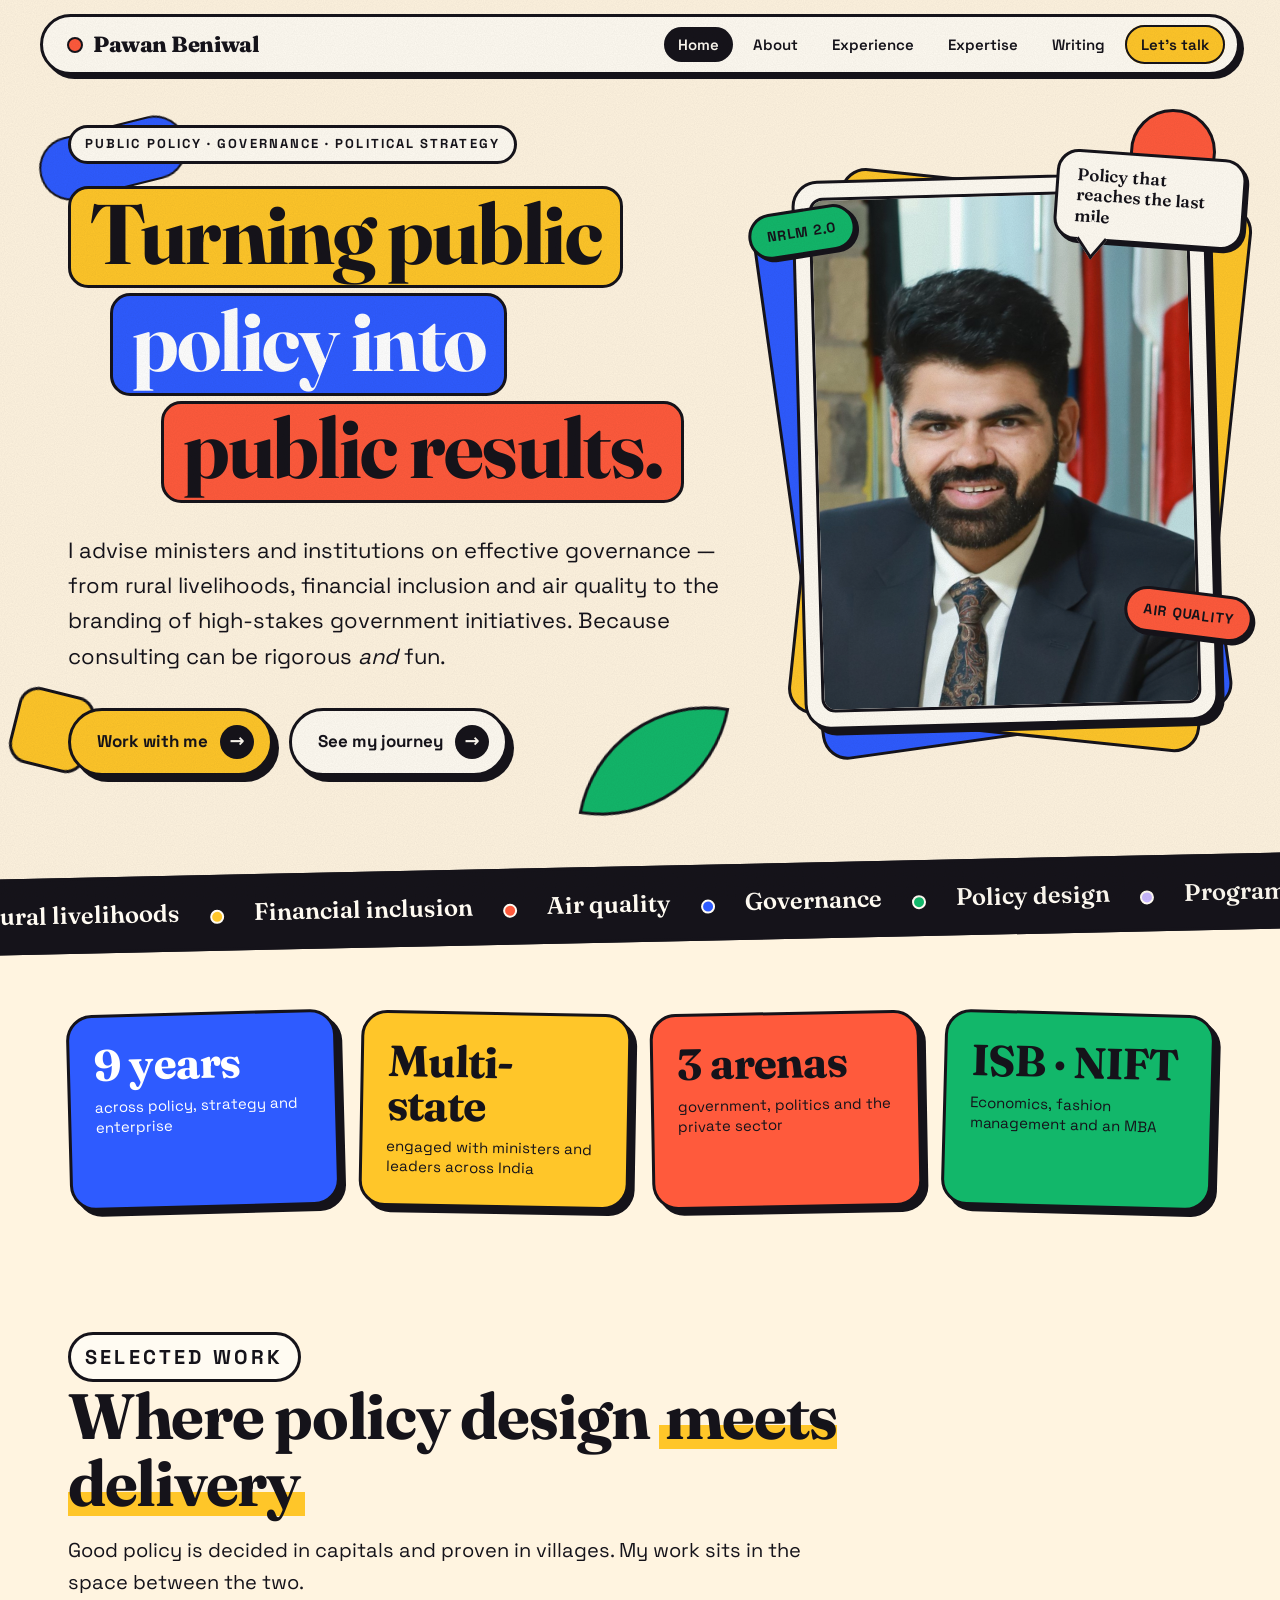
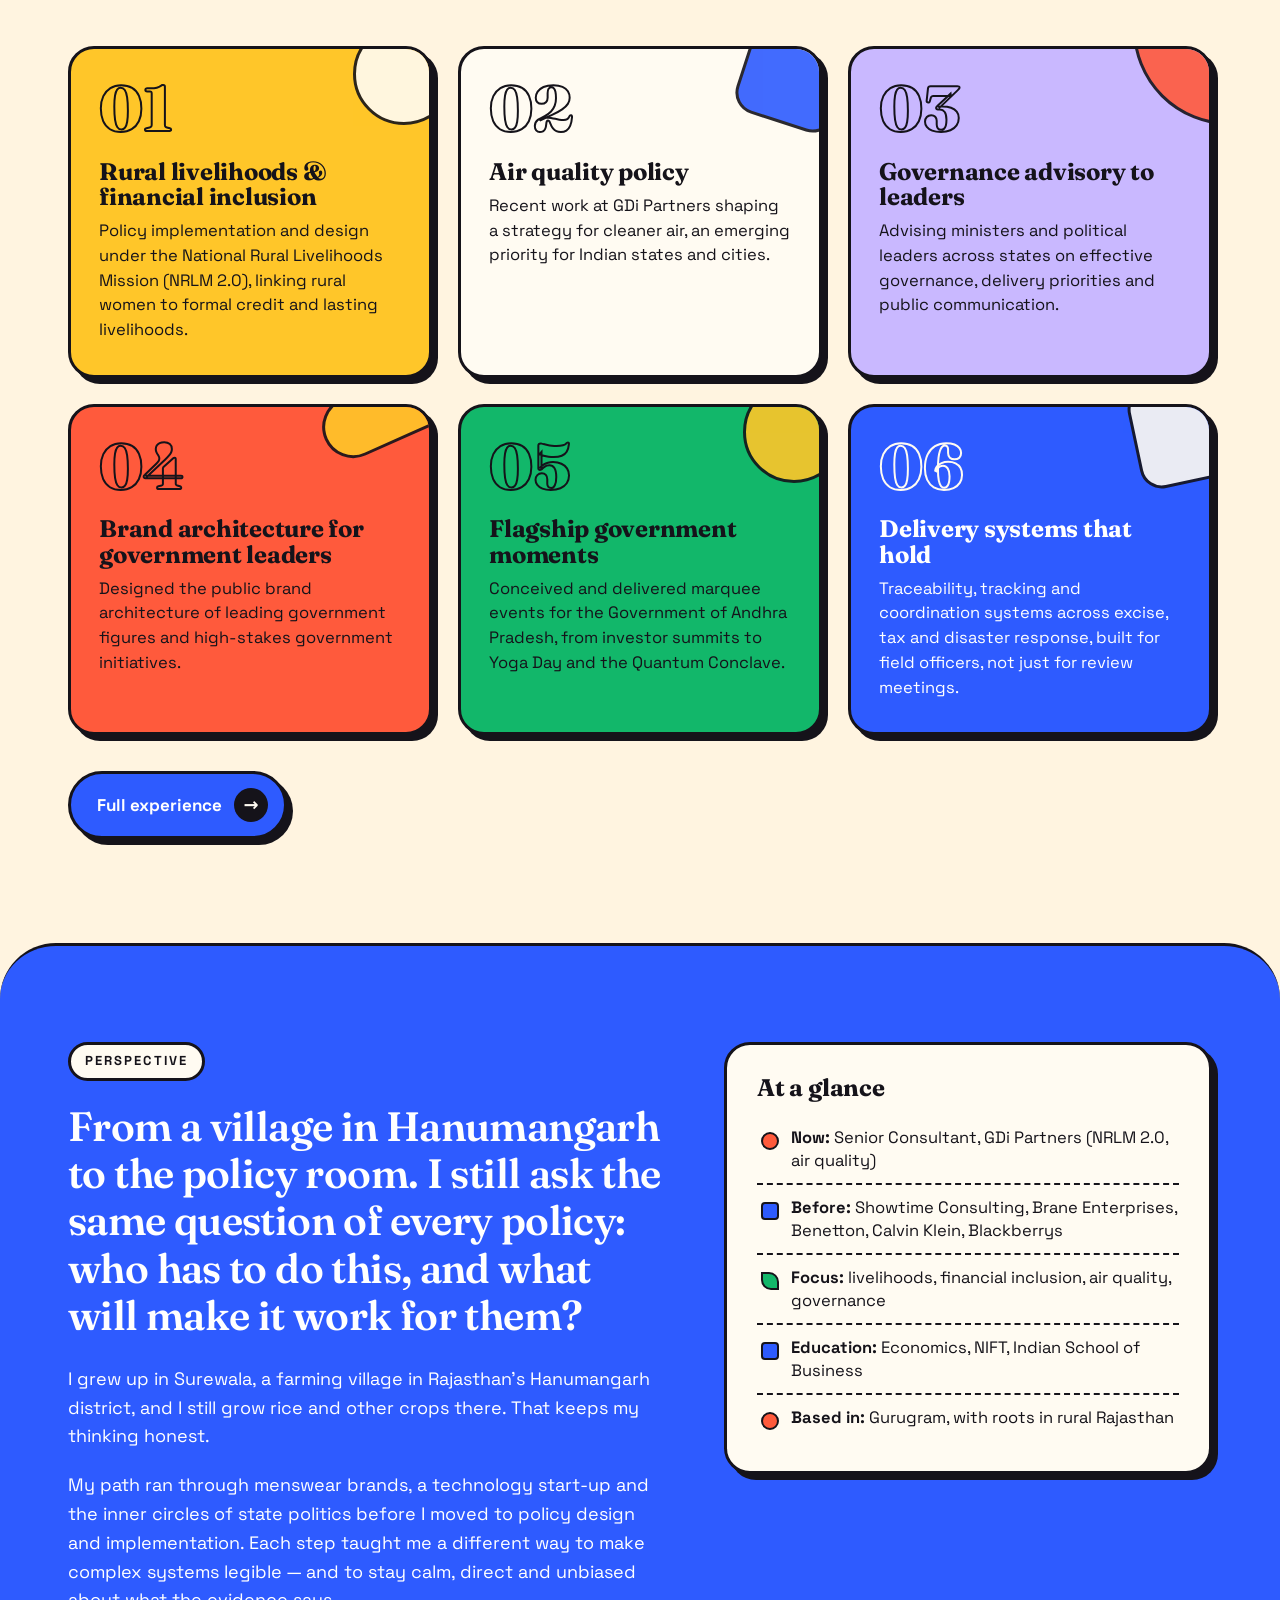
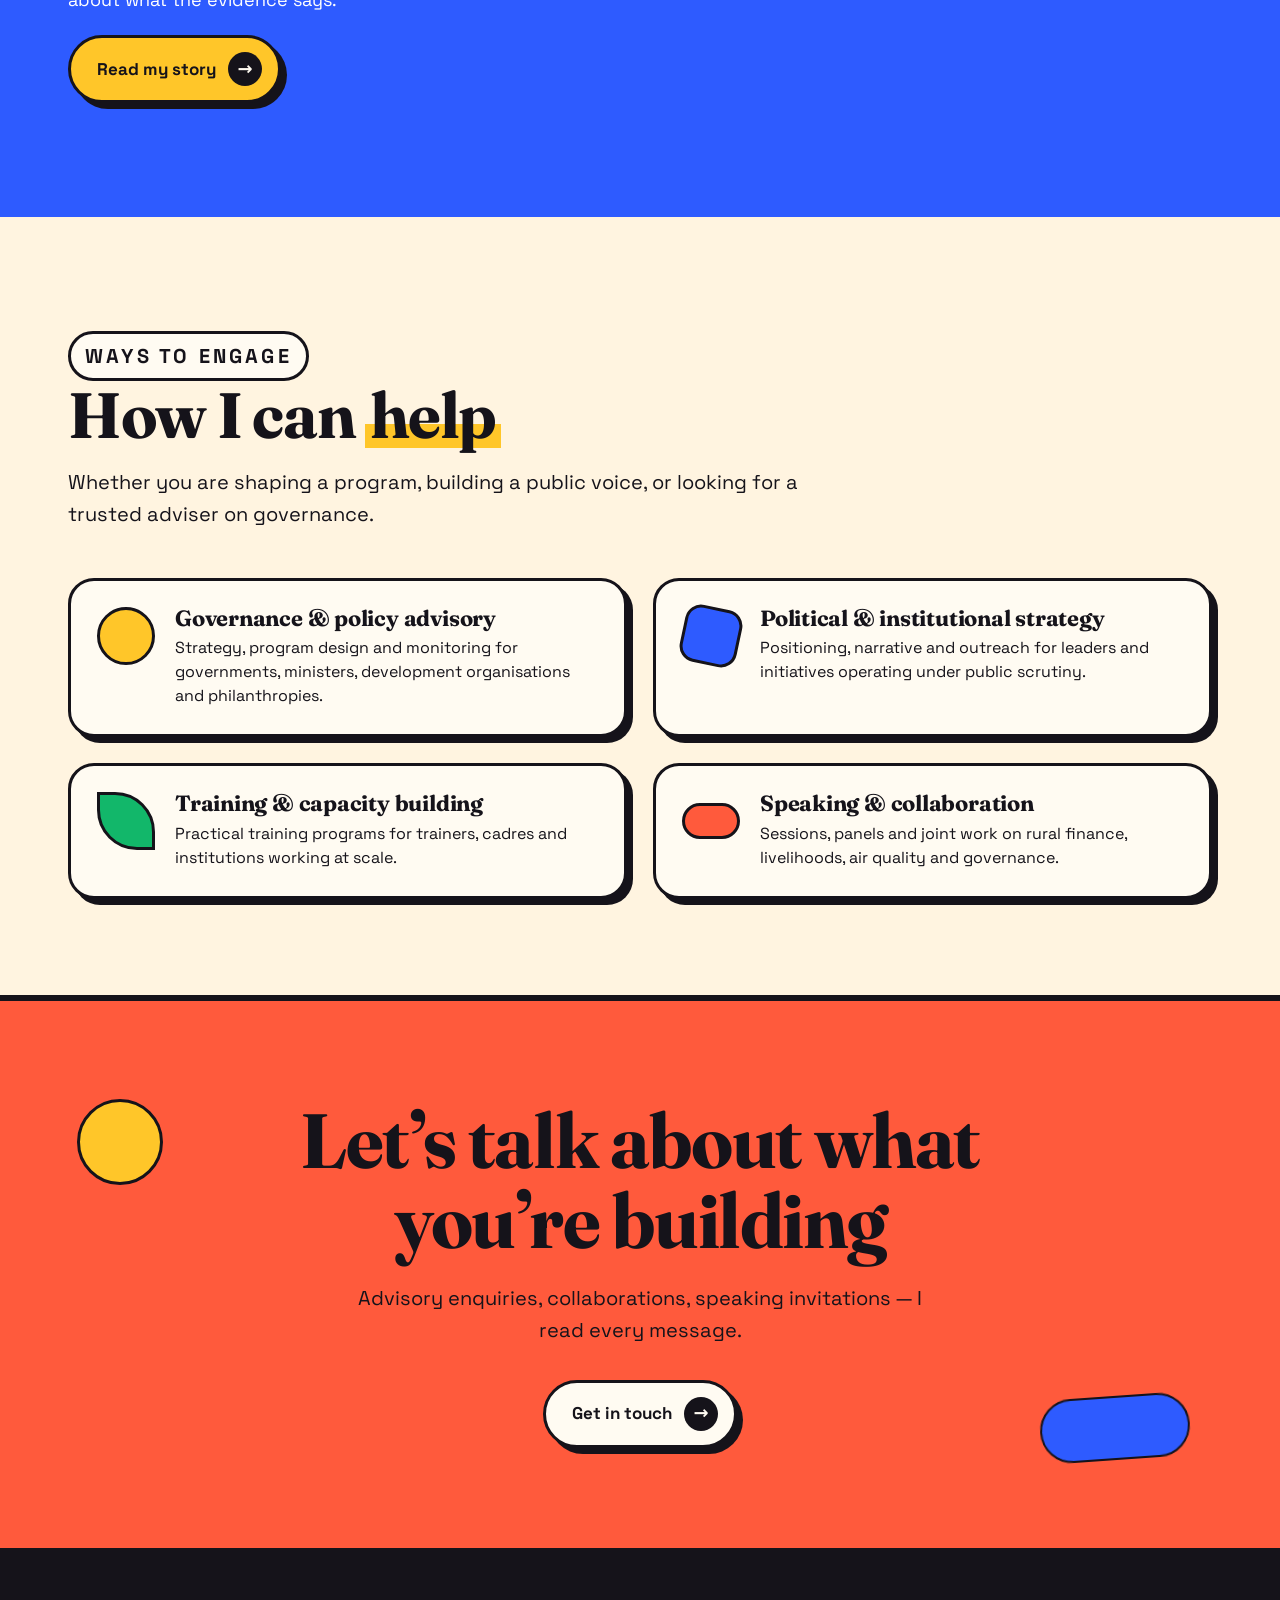
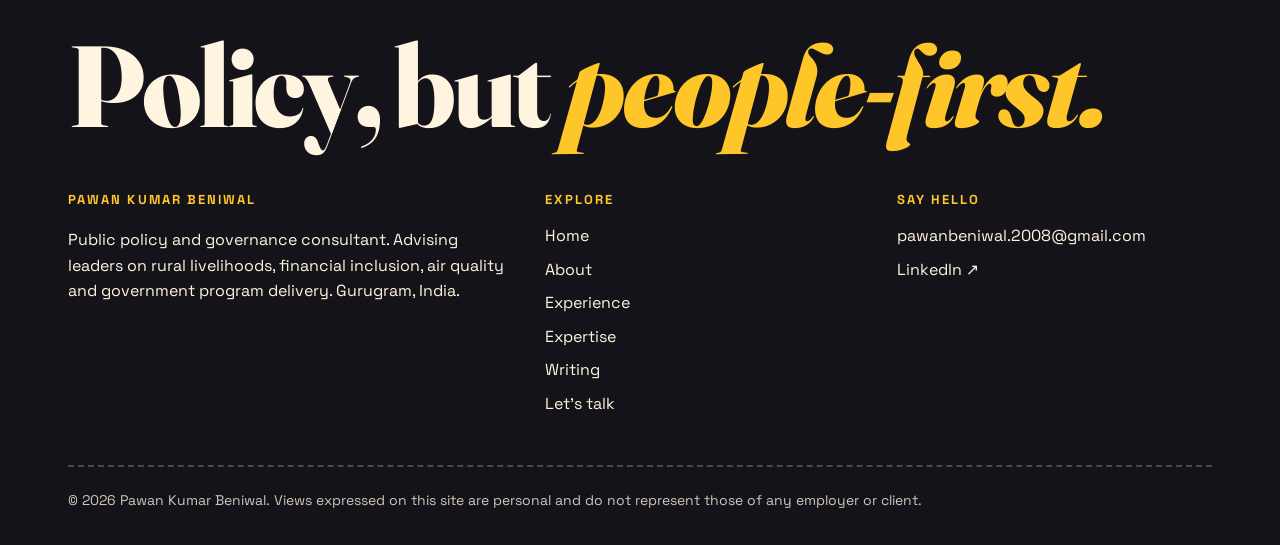
==== index.html @ ac2c4924 "Add static personal website Co-Authored-By: Claude Sonnet 5.5 <noreply@anthropic.com> Claude-Session" ====
<!doctype html>
<html lang="en">
<head>
<meta charset="utf-8">
<meta name="viewport" content="width=device-width,initial-scale=1">
<title>Pawan Kumar Beniwal | Public Policy & Governance Consultant, India</title>
<meta name="description" content="Pawan Kumar Beniwal advises ministers and institutions on governance, rural livelihoods, financial inclusion and air quality. Policy consultant, Gurugram, India.">
<link rel="canonical" href="https://pawanbeniwal.com/">
<meta property="og:type" content="website"><meta property="og:title" content="Pawan Kumar Beniwal | Public Policy & Governance Consultant, India">
<meta property="og:description" content="Pawan Kumar Beniwal advises ministers and institutions on governance, rural livelihoods, financial inclusion and air quality. Policy consultant, Gurugram, India."><meta property="og:url" content="https://pawanbeniwal.com/">
<meta property="og:site_name" content="Pawan Kumar Beniwal"><meta property="og:image" content="https://pawanbeniwal.com/og-image.jpg">
<meta name="twitter:card" content="summary_large_image"><meta name="twitter:image" content="https://pawanbeniwal.com/og-image.jpg">
<meta name="theme-color" content="#FFC629">
<link rel="icon" href="favicon.svg" type="image/svg+xml">
<link rel="preload" href="fonts/fraunces.woff2" as="font" type="font/woff2" crossorigin>
<link rel="preload" href="fonts/space-grotesk.woff2" as="font" type="font/woff2" crossorigin>
<link rel="stylesheet" href="styles.css">
<script type="application/ld+json">{"@context": "https://schema.org", "@type": "Person", "name": "Pawan Kumar Beniwal", "url": "https://pawanbeniwal.com", "image": "https://pawanbeniwal.com/portrait.jpg", "jobTitle": "Senior Consultant, Governance & Public Policy", "description": "Public policy and governance consultant advising ministers and institutions on rural livelihoods, financial inclusion, air quality and government program delivery in India.", "worksFor": {"@type": "Organization", "name": "GDi Partners"}, "alumniOf": [{"@type": "CollegeOrUniversity", "name": "Indian School of Business"}, {"@type": "CollegeOrUniversity", "name": "National Institute of Fashion Technology"}, {"@type": "CollegeOrUniversity", "name": "Sri Venkateswara College, University of Delhi"}], "knowsAbout": ["Public policy", "Governance", "Rural livelihoods", "Financial inclusion", "Air quality policy", "Government program management", "Political strategy", "Brand strategy"], "sameAs": ["https://www.linkedin.com/in/pawan-beniwal-686046a9/"], "email": "mailto:pawanbeniwal.2008@gmail.com", "address": {"@type": "PostalAddress", "addressLocality": "Gurugram", "addressCountry": "IN"}}</script>
</head>
<body>
<a class="skip" href="#main">Skip to content</a>
<header class="site"><div class="bar">
<a class="brand" href="index.html"><i></i>Pawan Beniwal</a>
<button class="menu-btn" aria-expanded="false" aria-controls="menu" onclick="var m=document.getElementById('menu');var o=m.classList.toggle('open');this.setAttribute('aria-expanded',o)">Menu</button>
<nav aria-label="Primary"><ul id="menu"><li><a href="index.html" aria-current="page">Home</a></li><li><a href="about.html">About</a></li><li><a href="experience.html">Experience</a></li><li><a href="expertise.html">Expertise</a></li><li><a href="writing.html">Writing</a></li><li><a href="contact.html" class="cta">Let&rsquo;s talk</a></li></ul></nav>
</div></header>
<main id="main">

<section class="hero">
<span class="shape pill float" data-d="26" data-r="-14" style="left:2%;top:8%;transform:rotate(-14deg)" aria-hidden="true"></span>
<span class="shape dot float" data-d="-30" style="right:5%;top:6%;animation-delay:-3s" aria-hidden="true"></span>
<span class="shape half float" data-d="22" data-r="10" style="left:46%;bottom:5%;transform:rotate(10deg);animation-delay:-1s" aria-hidden="true"></span>
<span class="shape sq float" data-d="-24" data-r="14" style="left:1%;bottom:12%;transform:rotate(14deg);animation-delay:-4s" aria-hidden="true"></span>
<div class="wrap hero-grid">
<div>
<p class="eyebrow">Public policy &middot; Governance &middot; Political strategy</p>
<h1><span class="hl y">Turning public</span><span class="hl b s1">policy into</span><span class="hl c s2">public results.</span></h1>
<p class="lead">I advise ministers and institutions on effective governance &mdash; from rural livelihoods, financial inclusion and air quality to the branding of high-stakes government initiatives. Because consulting can be rigorous <em>and</em> fun.</p>
<div class="btns"><a class="btn" href="contact.html">Work with me</a><a class="btn paper" href="experience.html">See my journey</a></div>
</div>
<div class="deck">
<div class="card-back a"></div><div class="card-back b"></div>
<div class="card-front"><img src="portrait.jpg" width="960" height="1200" alt="Portrait of Pawan Kumar Beniwal"></div>
<span class="sticker s1">NRLM 2.0</span><span class="sticker s2">Air quality</span>
<div class="bubble">Policy that reaches the last mile</div>
</div>
</div>
</section>
<div class="ticker" aria-hidden="true"><div class="track"><span>Rural livelihoods</span><b style="background:var(--yellow)"></b><span>Financial inclusion</span><b style="background:var(--coral)"></b><span>Air quality</span><b style="background:var(--blue)"></b><span>Governance</span><b style="background:var(--green)"></b><span>Policy design</span><b style="background:var(--lilac)"></b><span>Program delivery</span><b style="background:var(--yellow)"></b><span>Political strategy</span><b style="background:var(--coral)"></b><span>Last-mile thinking</span><b style="background:var(--blue)"></b><span>Rural livelihoods</span><b style="background:var(--yellow)"></b><span>Financial inclusion</span><b style="background:var(--coral)"></b><span>Air quality</span><b style="background:var(--blue)"></b><span>Governance</span><b style="background:var(--green)"></b><span>Policy design</span><b style="background:var(--lilac)"></b><span>Program delivery</span><b style="background:var(--yellow)"></b><span>Political strategy</span><b style="background:var(--coral)"></b><span>Last-mile thinking</span><b style="background:var(--blue)"></b><span>Rural livelihoods</span><b style="background:var(--yellow)"></b><span>Financial inclusion</span><b style="background:var(--coral)"></b><span>Air quality</span><b style="background:var(--blue)"></b><span>Governance</span><b style="background:var(--green)"></b><span>Policy design</span><b style="background:var(--lilac)"></b><span>Program delivery</span><b style="background:var(--yellow)"></b><span>Political strategy</span><b style="background:var(--coral)"></b><span>Last-mile thinking</span><b style="background:var(--blue)"></b><span>Rural livelihoods</span><b style="background:var(--yellow)"></b><span>Financial inclusion</span><b style="background:var(--coral)"></b><span>Air quality</span><b style="background:var(--blue)"></b><span>Governance</span><b style="background:var(--green)"></b><span>Policy design</span><b style="background:var(--lilac)"></b><span>Program delivery</span><b style="background:var(--yellow)"></b><span>Political strategy</span><b style="background:var(--coral)"></b><span>Last-mile thinking</span><b style="background:var(--blue)"></b></div></div>
<div class="wrap"><div class="stats rv">
<div class="stat"><b>9 years</b><span>across policy, strategy and enterprise</span></div>
<div class="stat"><b>Multi-state</b><span>engaged with ministers and leaders across India</span></div>
<div class="stat"><b>3 arenas</b><span>government, politics and the private sector</span></div>
<div class="stat"><b>ISB &middot; NIFT</b><span>Economics, fashion management and an MBA</span></div>
</div></div>

<section><div class="wrap">
<div class="sec-head rv"><p class="eyebrow">Selected work</p>
<h2>Where policy design <span class="u">meets delivery</span></h2>
<p>Good policy is decided in capitals and proven in villages. My work sits in the space between the two.</p></div>
<div class="grid g3"><div class="work w1 rv"><span class="n">01</span><h3>Rural livelihoods &amp; financial inclusion</h3><p>Policy implementation and design under the National Rural Livelihoods Mission (NRLM 2.0), linking rural women to formal credit and lasting livelihoods.</p></div><div class="work w2 rv"><span class="n">02</span><h3>Air quality policy</h3><p>Recent work at GDi Partners shaping a strategy for cleaner air, an emerging priority for Indian states and cities.</p></div><div class="work w3 rv"><span class="n">03</span><h3>Governance advisory to leaders</h3><p>Advising ministers and political leaders across states on effective governance, delivery priorities and public communication.</p></div><div class="work w4 rv"><span class="n">04</span><h3>Brand architecture for government leaders</h3><p>Designed the public brand architecture of leading government figures and high-stakes government initiatives.</p></div><div class="work w5 rv"><span class="n">05</span><h3>Flagship government moments</h3><p>Conceived and delivered marquee events for the Government of Andhra Pradesh, from investor summits to Yoga Day and the Quantum Conclave.</p></div><div class="work w6 rv"><span class="n">06</span><h3>Delivery systems that hold</h3><p>Traceability, tracking and coordination systems across excise, tax and disaster response, built for field officers, not just for review meetings.</p></div></div>
<p style="margin-top:36px"><a class="btn blue" href="experience.html">Full experience</a></p>
</div></section>

<section class="band blue"><div class="wrap split">
<div class="rv">
<p class="eyebrow">Perspective</p>
<p class="quote">From a village in Hanumangarh to the policy room. I still ask the same question of every policy: who has to do this, and what will make it work for them?</p>
<div class="prose">
<p>I grew up in Surewala, a farming village in Rajasthan&rsquo;s Hanumangarh district, and I still grow rice and other crops there. That keeps my thinking honest.</p>
<p>My path ran through menswear brands, a technology start-up and the inner circles of state politics before I moved to policy design and implementation. Each step taught me a different way to make complex systems legible &mdash; and to stay calm, direct and unbiased about what the evidence says.</p>
</div>
<p><a class="btn" href="about.html">Read my story</a></p>
</div>
<div class="glance rv"><h3>At a glance</h3>
<ul>
<li><b>Now:</b> Senior Consultant, GDi Partners (NRLM 2.0, air quality)</li>
<li><b>Before:</b> Showtime Consulting, Brane Enterprises, Benetton, Calvin Klein, Blackberrys</li>
<li><b>Focus:</b> livelihoods, financial inclusion, air quality, governance</li>
<li><b>Education:</b> Economics, NIFT, Indian School of Business</li>
<li><b>Based in:</b> Gurugram, with roots in rural Rajasthan</li></ul></div>
</div></section>

<section style="border-bottom:var(--bw) solid var(--ink)"><div class="wrap">
<div class="sec-head rv"><p class="eyebrow">Ways to engage</p><h2>How I can <span class="u">help</span></h2>
<p>Whether you are shaping a program, building a public voice, or looking for a trusted adviser on governance.</p></div>
<div class="grid g2">
<div class="pillcard rv"><span class="ico" style="background:var(--yellow);border-radius:50%"></span><div><h3>Governance &amp; policy advisory</h3><p>Strategy, program design and monitoring for governments, ministers, development organisations and philanthropies.</p></div></div>
<div class="pillcard rv"><span class="ico" style="background:var(--blue);border-radius:16px;transform:rotate(12deg)"></span><div><h3>Political &amp; institutional strategy</h3><p>Positioning, narrative and outreach for leaders and initiatives operating under public scrutiny.</p></div></div>
<div class="pillcard rv"><span class="ico" style="background:var(--green);border-radius:0 40px 0 40px"></span><div><h3>Training &amp; capacity building</h3><p>Practical training programs for trainers, cadres and institutions working at scale.</p></div></div>
<div class="pillcard rv"><span class="ico" style="background:var(--coral);border-radius:999px;height:36px;margin-top:11px"></span><div><h3>Speaking &amp; collaboration</h3><p>Sessions, panels and joint work on rural finance, livelihoods, air quality and governance.</p></div></div>
</div></div></section>
<div class="cta-band">
<span class="shape dot float" style="left:6%;top:18%;background:var(--yellow)" aria-hidden="true"></span>
<span class="shape pill float" style="right:7%;bottom:16%;background:var(--blue);animation-delay:-2s" aria-hidden="true"></span>
<div class="wrap rv"><h2>Let&rsquo;s talk about what you&rsquo;re building</h2><p>Advisory enquiries, collaborations, speaking invitations &mdash; I read every message.</p><a class="btn paper" href="contact.html">Get in touch</a></div></div>

</main>
<footer><div class="wrap">
<p class="big">Policy, but <em>people-first.</em></p>
<div class="fgrid">
<div><h4>Pawan Kumar Beniwal</h4><p>Public policy and governance consultant. Advising leaders on rural livelihoods, financial inclusion, air quality and government program delivery. Gurugram, India.</p></div>
<div><h4>Explore</h4><ul><li><a href="index.html">Home</a></li><li><a href="about.html">About</a></li><li><a href="experience.html">Experience</a></li><li><a href="expertise.html">Expertise</a></li><li><a href="writing.html">Writing</a></li><li><a href="contact.html">Let&rsquo;s talk</a></li></ul></div>
<div><h4>Say hello</h4><ul><li><a href="mailto:pawanbeniwal.2008@gmail.com">pawanbeniwal.2008@gmail.com</a></li><li><a href="https://www.linkedin.com/in/pawan-beniwal-686046a9/" rel="me noopener" target="_blank">LinkedIn &nearr;</a></li></ul></div>
</div>
<div class="legal">&copy; 2026 Pawan Kumar Beniwal. Views expressed on this site are personal and do not represent those of any employer or client.</div>
</div></footer>
<script>
document.documentElement.classList.add('js');
(function(){
var io=new IntersectionObserver(function(es){es.forEach(function(e){if(e.isIntersecting){e.target.classList.add('in');io.unobserve(e.target)}})},{threshold:.12});
document.querySelectorAll('.rv').forEach(function(el){io.observe(el)});
var sh=document.querySelectorAll('.shape[data-d]');
if(sh.length&&!matchMedia('(prefers-reduced-motion:reduce)').matches){
addEventListener('mousemove',function(e){var x=(e.clientX/innerWidth-.5),y=(e.clientY/innerHeight-.5);
sh.forEach(function(s){var d=parseFloat(s.dataset.d);s.style.transform='translate('+(x*d)+'px,'+(y*d)+'px) rotate('+(s.dataset.r||0)+'deg)'})})}
})();
</script>
</body></html>
---- styles.css ----
@font-face{font-family:"Fraunces";src:url(fonts/fraunces.woff2) format("woff2");font-weight:100 900;font-style:normal;font-display:swap}
@font-face{font-family:"Fraunces";src:url(fonts/fraunces-italic.woff2) format("woff2");font-weight:100 900;font-style:italic;font-display:swap}
@font-face{font-family:"Space Grotesk";src:url(fonts/space-grotesk.woff2) format("woff2");font-weight:300 700;font-style:normal;font-display:swap}

:root{
  --cream:#FFF4E0; --paper:#FFFBF2; --ink:#15131A;
  --blue:#2E5BFF; --yellow:#FFC629; --coral:#FF5A3C; --green:#12B76A; --lilac:#C9B8FF;
  --serif:"Fraunces",Georgia,"Times New Roman",serif;
  --sans:"Space Grotesk",system-ui,-apple-system,"Segoe UI",Roboto,sans-serif;
  --bw:3px; --r:26px; --shadow:6px 6px 0 var(--ink); --max:1200px;
}
*{box-sizing:border-box}
html{scroll-behavior:smooth}
body{margin:0;background:var(--cream);color:var(--ink);font-family:var(--sans);font-size:18px;line-height:1.6;-webkit-font-smoothing:antialiased;overflow-x:hidden}
html,body{max-width:100%;overflow-x:clip}
/* film grain */
body:before{content:"";position:fixed;inset:0;pointer-events:none;z-index:200;opacity:.07;mix-blend-mode:multiply;
  background-image:url("data:image/svg+xml;utf8,<svg xmlns='http://www.w3.org/2000/svg' width='160' height='160'><filter id='n'><feTurbulence type='fractalNoise' baseFrequency='.9' numOctaves='2' stitchTiles='stitch'/><feColorMatrix values='0 0 0 0 0  0 0 0 0 0  0 0 0 0 0  0 0 0 .9 0'/></filter><rect width='100%' height='100%' filter='url(%23n)'/></svg>")}
img{max-width:100%}
a{color:inherit}
.wrap{max-width:var(--max);margin:0 auto;padding:0 28px}
.skip{position:absolute;left:-999px}.skip:focus{left:8px;top:8px;background:#fff;padding:8px 12px;z-index:999;border:var(--bw) solid var(--ink)}
h1,h2,h3{font-family:var(--serif);font-weight:700;line-height:1.05;letter-spacing:-.02em;margin:0}
h2{font-size:clamp(34px,5vw,64px)}
h3{font-size:24px;letter-spacing:-.01em}
.eyebrow{font-family:var(--sans);font-weight:700;font-size:13px;letter-spacing:.16em;text-transform:uppercase;display:inline-block;border:var(--bw) solid var(--ink);border-radius:999px;padding:6px 14px;background:var(--paper);color:var(--ink);margin:0 0 22px}
.lead{font-size:clamp(18px,2vw,22px);max-width:36em}

/* header: floating pill */
header.site{position:sticky;top:14px;z-index:100;padding:0 20px}
.bar{max-width:var(--max);margin:0 auto;display:flex;align-items:center;justify-content:space-between;background:var(--paper);border:var(--bw) solid var(--ink);border-radius:999px;padding:10px 12px 10px 24px;box-shadow:4px 4px 0 var(--ink)}
.brand{font-family:var(--serif);font-weight:800;font-size:22px;text-decoration:none;letter-spacing:-.02em;display:flex;align-items:center;gap:10px}
.brand i{width:16px;height:16px;border-radius:50%;background:var(--coral);border:2.5px solid var(--ink);display:inline-block}
nav ul{list-style:none;display:flex;gap:6px;margin:0;padding:0;align-items:center}
nav a{text-decoration:none;font-weight:600;font-size:15px;padding:8px 14px;border-radius:999px;transition:.15s}
nav a:hover{background:var(--yellow)}
nav a[aria-current]{background:var(--ink);color:var(--paper)}
nav a.cta{background:var(--yellow);border:2.5px solid var(--ink)}
nav a.cta:hover{background:var(--coral)}
.menu-btn{display:none;background:var(--yellow);border:2.5px solid var(--ink);border-radius:999px;padding:8px 16px;font:inherit;font-weight:700;color:var(--ink);cursor:pointer}

/* buttons */
.btn{display:inline-flex;align-items:center;gap:12px;font-family:var(--sans);font-weight:700;font-size:17px;text-decoration:none;padding:14px 16px 14px 26px;border:var(--bw) solid var(--ink);border-radius:999px;background:var(--yellow);color:var(--ink);box-shadow:var(--shadow);transition:transform .15s,box-shadow .15s;cursor:pointer}
.btn:after{content:"→";display:grid;place-items:center;width:34px;height:34px;border-radius:50%;background:var(--ink);color:var(--paper);font-size:18px}
.btn:hover{transform:translate(-2px,-2px);box-shadow:8px 8px 0 var(--ink)}
.btn:active{transform:translate(3px,3px);box-shadow:2px 2px 0 var(--ink)}
.btn.blue{background:var(--blue);color:#fff}.btn.paper{background:var(--paper)}.btn.coral{background:var(--coral)}
.btns{display:flex;gap:16px;flex-wrap:wrap}

/* highlighter headline blocks (Mode-inspired) */
.hl{display:block;width:fit-content;max-width:100%;padding:.02em .22em .1em;border-radius:.24em;margin:0 0 .06em;border:var(--bw) solid var(--ink)}
.hl{color:var(--ink)}.hl.y{background:var(--yellow)}.hl.b{background:var(--blue);color:#fff}.hl.c{background:var(--coral)}.hl.g{background:var(--green)}.hl.p{background:var(--paper)}.hl.l{background:var(--lilac)}
.hl.s1{margin-left:.5em}.hl.s2{margin-left:1.1em}
.hero h1{font-size:clamp(42px,6.6vw,92px);line-height:1.02}

/* hero */
.hero{position:relative;padding:64px 0 90px;overflow:clip}
.hero-grid{display:grid;grid-template-columns:1.25fr .75fr;gap:40px;align-items:center;position:relative;z-index:2}
.hero p.lead{margin:30px 0 34px}
.shape{position:absolute;border:var(--bw) solid var(--ink);z-index:1;transition:transform .25s ease-out;will-change:transform}
.shape.pill{width:150px;height:64px;border-radius:999px;background:var(--blue)}
.shape.dot{width:86px;height:86px;border-radius:50%;background:var(--coral)}
.shape.half{width:130px;height:130px;background:var(--green);border-radius:130px 0 130px 0}
.shape.sq{width:78px;height:78px;border-radius:20px;background:var(--yellow)}
.float{animation:float 7s ease-in-out infinite}
@keyframes float{0%,100%{translate:0 0}50%{translate:0 -14px}}

/* portrait deck (Web Showcase-inspired stacked tilted cards) */
.deck{position:relative;width:100%;max-width:420px;margin:0 auto;aspect-ratio:4/5.3}
.deck .card-back,.deck .card-front{position:absolute;inset:0;border:var(--bw) solid var(--ink);border-radius:var(--r)}
.deck .card-back.a{background:var(--blue);transform:rotate(-8deg) translate(-14px,10px)}
.deck .card-back.b{background:var(--yellow);transform:rotate(6deg) translate(16px,8px)}
.deck .card-front{background:var(--paper);padding:14px;box-shadow:var(--shadow);transform:rotate(-1.5deg);transition:transform .3s}
.deck:hover .card-front{transform:rotate(1deg) scale(1.02)}
.deck .card-front img{width:100%;height:100%;object-fit:cover;object-position:50% 12%;border-radius:calc(var(--r) - 12px);border:var(--bw) solid var(--ink);display:block}
.sticker{position:absolute;z-index:5;font-weight:700;font-size:14px;letter-spacing:.06em;text-transform:uppercase;padding:9px 16px;border:var(--bw) solid var(--ink);border-radius:999px;box-shadow:3px 3px 0 var(--ink);white-space:nowrap}
.sticker.s1{background:var(--green);top:6%;left:-12%;transform:rotate(-9deg)}
.sticker.s2{background:var(--coral);bottom:16%;right:-10%;transform:rotate(7deg)}
.bubble{position:absolute;z-index:6;background:var(--paper);border:var(--bw) solid var(--ink);border-radius:22px;padding:12px 18px;font-family:var(--serif);font-weight:600;font-size:17px;line-height:1.2;top:-4%;right:-8%;max-width:190px;transform:rotate(4deg);box-shadow:3px 3px 0 var(--ink)}
.bubble:after{content:"";position:absolute;left:24px;bottom:-14px;width:22px;height:22px;background:var(--paper);border-right:var(--bw) solid var(--ink);border-bottom:var(--bw) solid var(--ink);transform:rotate(45deg) skew(8deg,8deg)}

/* marquee ticker */
.ticker{background:var(--ink);color:var(--paper);border-block:var(--bw) solid var(--ink);overflow:hidden;white-space:nowrap;transform:rotate(-1.2deg);margin:0 -40px;width:calc(100% + 80px)}
.ticker .track{display:inline-block;padding:16px 0;animation:tick 32s linear infinite}
.ticker span{font-family:var(--serif);font-weight:600;font-size:24px;margin:0 22px}
.ticker b{display:inline-block;width:14px;height:14px;border-radius:50%;margin:0 8px;vertical-align:middle;border:2px solid var(--paper)}
@keyframes tick{to{transform:translateX(-50%)}}

/* stat tiles */
.stats{display:grid;grid-template-columns:repeat(4,1fr);gap:22px;margin:70px 0 10px}
.stat{border:var(--bw) solid var(--ink);border-radius:var(--r);padding:26px 24px;box-shadow:var(--shadow);transition:transform .2s}
.stat:nth-child(1){background:var(--blue);color:#fff;transform:rotate(-1.5deg)}
.stat:nth-child(2){background:var(--yellow);transform:rotate(1deg)}
.stat:nth-child(3){background:var(--coral);transform:rotate(-1deg)}
.stat:nth-child(4){background:var(--green);transform:rotate(1.5deg)}
.stat:hover{transform:rotate(0) translateY(-4px)}
.stat b{display:block;font-family:var(--serif);font-size:clamp(30px,3.4vw,46px);line-height:1;letter-spacing:-.02em}
.stat span{display:block;margin-top:10px;font-size:15px;line-height:1.35}

/* sections */
section{padding:96px 0;position:relative}
.sec-head{margin-bottom:48px;max-width:780px}
.sec-head p{font-size:20px;margin:18px 0 0}
.u{background:linear-gradient(transparent 62%,var(--yellow) 62%,var(--yellow) 92%,transparent 92%);padding:0 .08em}
.grid{display:grid;gap:26px}.g3{grid-template-columns:repeat(3,1fr)}.g2{grid-template-columns:repeat(2,1fr)}

/* work cards */
.work{position:relative;border:var(--bw) solid var(--ink);border-radius:var(--r);padding:30px 28px 32px;box-shadow:var(--shadow);transition:transform .2s,box-shadow .2s;overflow:hidden;min-height:260px}
.work:hover{transform:translate(-3px,-3px) rotate(-.6deg);box-shadow:10px 10px 0 var(--ink)}
.work .n{font-family:var(--serif);font-weight:800;font-size:64px;line-height:.9;display:block;margin-bottom:22px;-webkit-text-stroke:2px var(--ink);color:transparent}
.work h3{margin-bottom:10px}
.work p{margin:0;font-size:16.5px;line-height:1.5}
.work:after{content:"";position:absolute;right:-26px;top:-26px;width:96px;height:96px;border:var(--bw) solid var(--ink);opacity:.9}
.w1{background:var(--yellow)}.w1:after{border-radius:50%;background:var(--paper)}
.w2{background:var(--paper)}.w2:after{border-radius:22px;background:var(--blue);transform:rotate(18deg)}
.w3{background:var(--lilac)}.w3:after{border-radius:0 96px 0 96px;background:var(--coral)}
.w4{background:var(--coral)}.w4:after{border-radius:999px;width:130px;height:56px;background:var(--yellow);transform:rotate(-24deg)}
.w5{background:var(--green)}.w5:after{border-radius:50%;background:var(--yellow)}
.w6{background:var(--blue);color:#fff}.w6 .n{-webkit-text-stroke:2px var(--paper)}.w6:after{border-radius:22px;background:var(--paper);transform:rotate(-12deg)}

/* color band sections */
.band{border-radius:56px 56px 0 0;border-top:var(--bw) solid var(--ink);margin-top:-10px}
.band.blue{background:var(--blue);color:#fff}
.band.coral{background:var(--coral)}
.band.green{background:var(--green)}
.band.yellow{background:var(--yellow)}
.quote{font-family:var(--serif);font-weight:600;font-size:clamp(26px,3.2vw,42px);line-height:1.15;letter-spacing:-.015em;margin:0 0 26px}
.split{display:grid;grid-template-columns:1.1fr .9fr;gap:60px;align-items:start}
.prose p{margin:0 0 20px}
.prose h2{margin:44px 0 16px;font-size:clamp(30px,3.6vw,44px)}
.prose h2:first-child{margin-top:0}
.glance{background:var(--paper);color:var(--ink);border:var(--bw) solid var(--ink);border-radius:var(--r);padding:30px;box-shadow:var(--shadow);transform:rotate(1.5deg)}
.glance h3{margin-bottom:14px}
.glance ul{list-style:none;padding:0;margin:0}
.glance li{padding:11px 0 11px 34px;border-top:2px dashed var(--ink);position:relative;font-size:16.5px;line-height:1.4}
.glance li:first-child{border-top:0}
.glance li:before{content:"";position:absolute;left:4px;top:17px;width:14px;height:14px;background:var(--coral);border:2px solid var(--ink);border-radius:50%}
.glance li:nth-child(2n):before{background:var(--blue);border-radius:4px}
.glance li:nth-child(3n):before{background:var(--green);border-radius:0 10px 0 10px}

/* engage cards */
.pillcard{display:flex;gap:20px;align-items:flex-start;background:var(--paper);border:var(--bw) solid var(--ink);border-radius:var(--r);padding:26px;box-shadow:var(--shadow);transition:.2s}
.pillcard:hover{transform:translate(-3px,-3px);box-shadow:9px 9px 0 var(--ink)}
.pillcard .ico{flex:none;width:58px;height:58px;border:var(--bw) solid var(--ink);display:block}
.pillcard h3{font-size:22px;margin-bottom:6px}.pillcard p{margin:0;font-size:16px;line-height:1.5}

/* CTA */
.cta-band{background:var(--coral);border-block:var(--bw) solid var(--ink);padding:100px 0;text-align:center;position:relative;overflow:hidden}
.cta-band h2{font-size:clamp(38px,6vw,84px);max-width:11em;margin:0 auto 20px}
.cta-band p{font-size:20px;max-width:30em;margin:0 auto 34px}

/* footer */
footer{background:var(--ink);color:var(--cream);padding:80px 0 34px}
footer a{text-decoration:none}footer a:hover{color:var(--yellow)}
.big{font-family:var(--serif);font-weight:800;font-size:clamp(46px,9vw,140px);line-height:.95;letter-spacing:-.03em;margin:0 0 50px}
.big em{font-style:italic;color:var(--yellow)}
.fgrid{display:grid;grid-template-columns:1.4fr 1fr 1fr;gap:36px;font-size:16px}
footer h4{margin:0 0 12px;font-size:13px;letter-spacing:.16em;text-transform:uppercase;color:var(--yellow)}
footer ul{list-style:none;padding:0;margin:0}footer li{margin:8px 0}
.legal{border-top:2px dashed rgba(255,244,224,.3);margin-top:40px;padding-top:22px;font-size:14px;opacity:.8}

/* inner page heads */
.pagehead{padding:70px 0 84px;border-bottom:var(--bw) solid var(--ink);position:relative;overflow:hidden}
.pagehead.y{background:var(--yellow)}.pagehead.b{background:var(--blue);color:#fff}.pagehead.g{background:var(--green)}.pagehead.c{background:var(--coral)}.pagehead.l{background:var(--lilac)}
.pagehead h1{font-size:clamp(40px,6vw,84px)}
.pagehead p{font-size:21px;max-width:34em;margin:24px 0 0}
.pagehead .eyebrow{color:var(--ink)}

/* experience */
.role{display:grid;grid-template-columns:230px 1fr;gap:34px;background:var(--paper);border:var(--bw) solid var(--ink);border-radius:var(--r);padding:34px;margin-bottom:30px;box-shadow:var(--shadow);position:relative}
.role .when{font-family:var(--serif);font-weight:800;font-size:30px;line-height:1.05;letter-spacing:-.02em}
.role .when small{display:block;font-family:var(--sans);font-size:13px;font-weight:700;letter-spacing:.14em;text-transform:uppercase;margin-top:10px}
.role h3{font-size:30px;margin-bottom:4px}
.role .org{margin:0 0 14px;font-weight:600;opacity:.75}
.role ul{margin:0;padding-left:22px}.role li{margin:9px 0;line-height:1.5}
.role:nth-of-type(1){background:var(--yellow)}
.role:nth-of-type(2){background:var(--paper)}
.role:nth-of-type(3){background:var(--lilac)}
.role:nth-of-type(4){background:var(--paper)}
.pill{display:inline-block;background:var(--coral);border:2.5px solid var(--ink);color:var(--ink);font-family:var(--sans);font-size:12px;font-weight:700;letter-spacing:.1em;padding:3px 12px;border-radius:999px;vertical-align:middle;margin-left:12px;transform:rotate(-4deg)}
.edu{display:grid;grid-template-columns:repeat(3,1fr);gap:26px}
.edu .card{border:var(--bw) solid var(--ink);border-radius:var(--r);padding:28px;box-shadow:var(--shadow);transition:transform .2s}
.edu .card:nth-child(1){background:var(--paper);transform:rotate(-2deg)}
.edu .card:nth-child(2){background:var(--yellow);transform:rotate(1.2deg)}
.edu .card:nth-child(3){background:var(--coral);transform:rotate(-1deg)}
.edu .card:hover{transform:rotate(0) translateY(-5px)}
.edu .yr{font-weight:700;font-size:13px;letter-spacing:.14em;text-transform:uppercase}
.edu b{display:block;font-family:var(--serif);font-size:26px;line-height:1.1;margin:10px 0 8px;letter-spacing:-.01em}
.edu span{display:block;font-size:16px;line-height:1.4}
.tag{display:inline-block;background:var(--paper);border:2.5px solid var(--ink);font-weight:700;font-size:15px;padding:7px 16px;border-radius:999px;margin:0 8px 10px 0;box-shadow:3px 3px 0 var(--ink)}
.tag:nth-child(3n+1){background:var(--yellow)}.tag:nth-child(3n+2){background:var(--lilac)}.tag:nth-child(3n){background:var(--green)}

/* contact */
.contact-box{background:var(--paper);border:var(--bw) solid var(--ink);border-radius:var(--r);padding:34px;box-shadow:var(--shadow)}
.contact-box h3{margin-bottom:12px}
.contact-box dt{font-weight:700;margin-top:16px;font-size:13px;letter-spacing:.14em;text-transform:uppercase}.contact-box dd{margin:2px 0 0;font-size:18px}
label{display:block;font-weight:700;font-size:15px;margin:18px 0 6px}
input,textarea,select{width:100%;padding:13px 16px;border:var(--bw) solid var(--ink);border-radius:16px;font:inherit;background:#fff;color:var(--ink)}
input:focus,textarea:focus,select:focus{outline:none;box-shadow:4px 4px 0 var(--blue)}
.soon{border-style:dashed;background:var(--paper)}
.soon .n{color:var(--ink);-webkit-text-stroke:0;font-family:var(--sans);font-size:13px;font-weight:700;letter-spacing:.14em;background:var(--yellow);display:inline-block;padding:5px 12px;border:2.5px solid var(--ink);border-radius:999px;margin-bottom:18px}
.soon:after{display:none}

/* reveal */
.js .rv{opacity:0;transform:translateY(28px);transition:opacity .7s ease,transform .7s ease}
.js .rv.in{opacity:1;transform:none}

@media(max-width:940px){
  .hero-grid,.split,.fgrid,.g3,.g2,.edu{grid-template-columns:1fr}
  .stats{grid-template-columns:1fr 1fr}
  .role{grid-template-columns:1fr;gap:12px}
  .menu-btn{display:block}
  nav ul{display:none;position:absolute;left:20px;right:20px;top:74px;background:var(--paper);border:var(--bw) solid var(--ink);border-radius:26px;flex-direction:column;align-items:stretch;padding:14px;gap:4px;box-shadow:var(--shadow)}
  nav ul.open{display:flex}
  nav a{display:block;text-align:center}
  .deck{max-width:320px;margin-top:20px}
  .sticker.s1{left:-4%}.sticker.s2{right:-4%}.bubble{right:-2%;font-size:15px}
  .shape.pill{width:100px;height:44px}.shape.half{width:80px;height:80px}
  section{padding:68px 0}.hero{padding:40px 0 70px}
  .band{border-radius:36px 36px 0 0}
}
@media(prefers-reduced-motion:reduce){*{animation:none!important;transition:none!important;scroll-behavior:auto!important}.js .rv{opacity:1;transform:none}}
.pagehead .wrap{position:relative;z-index:2}
@media(max-width:940px){.pagehead .shape{display:none}.hero .shape.pill,.hero .shape.dot{opacity:.9;z-index:0}}
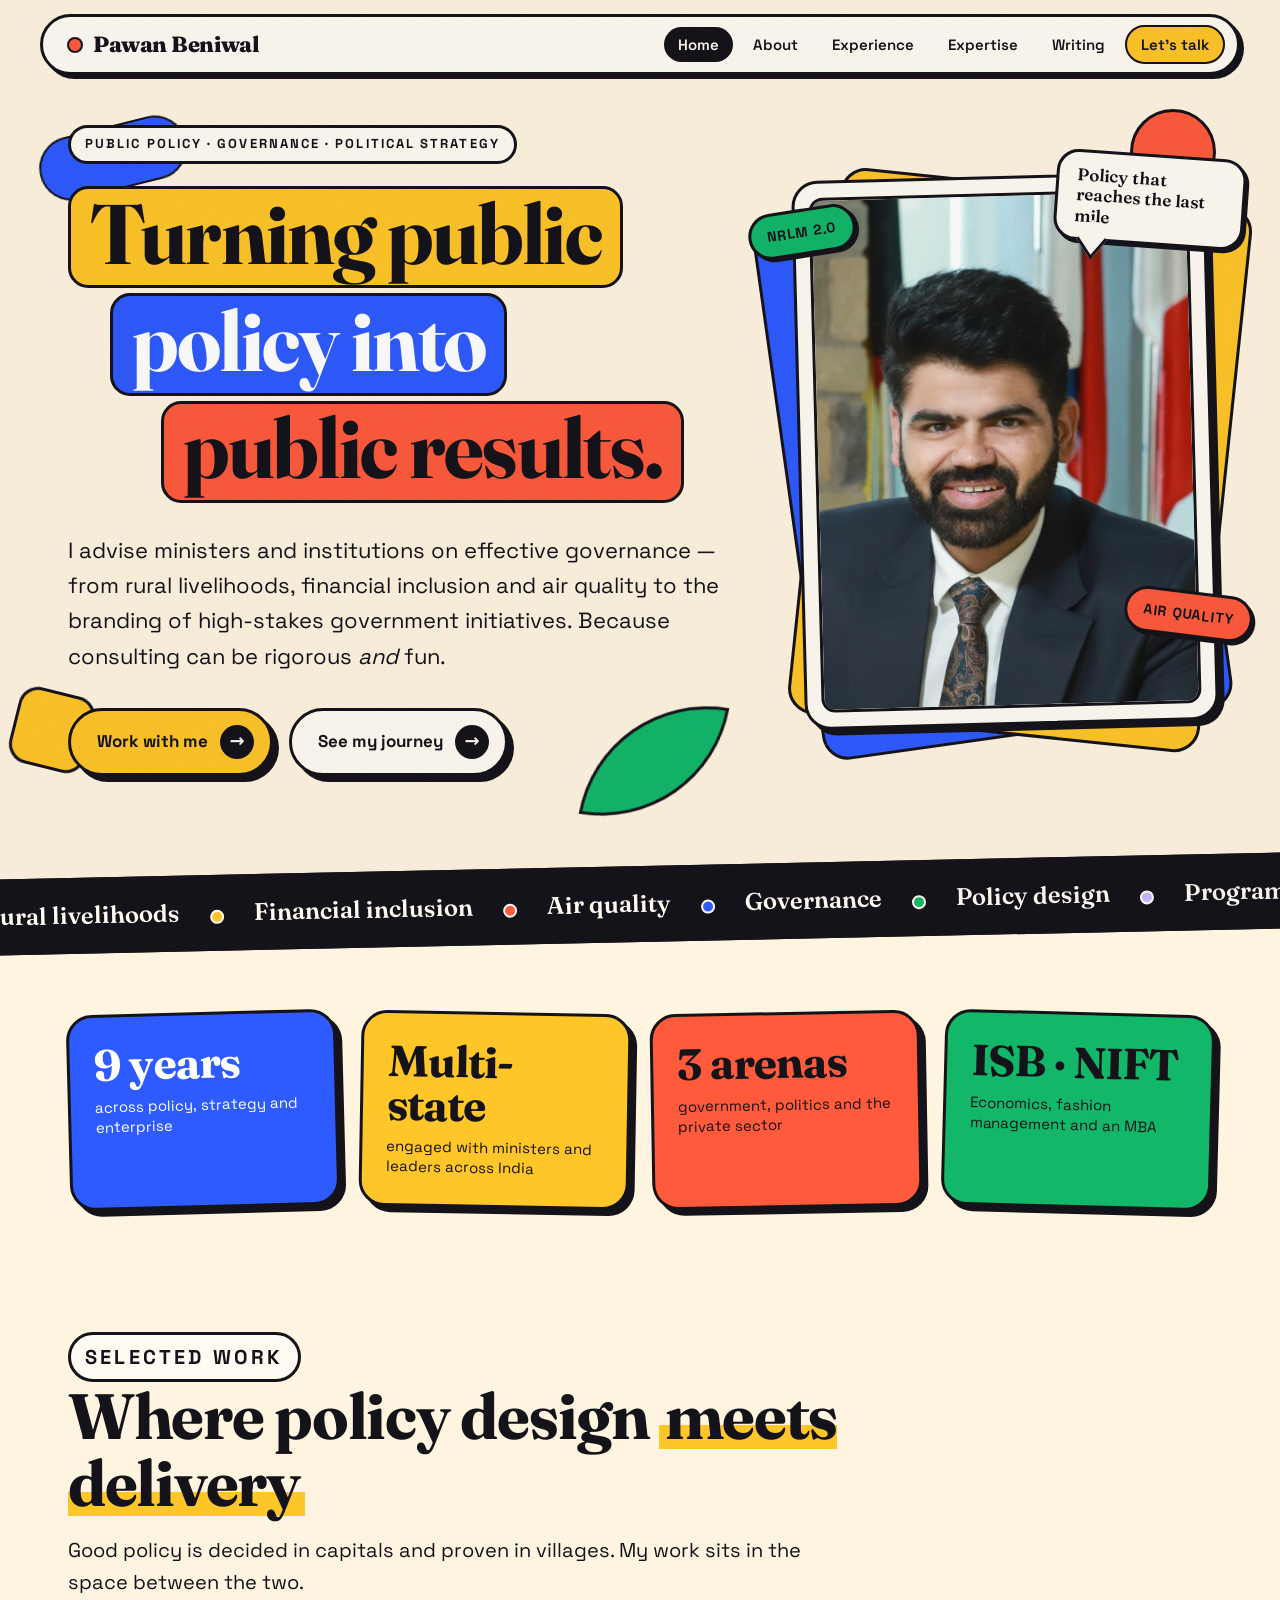
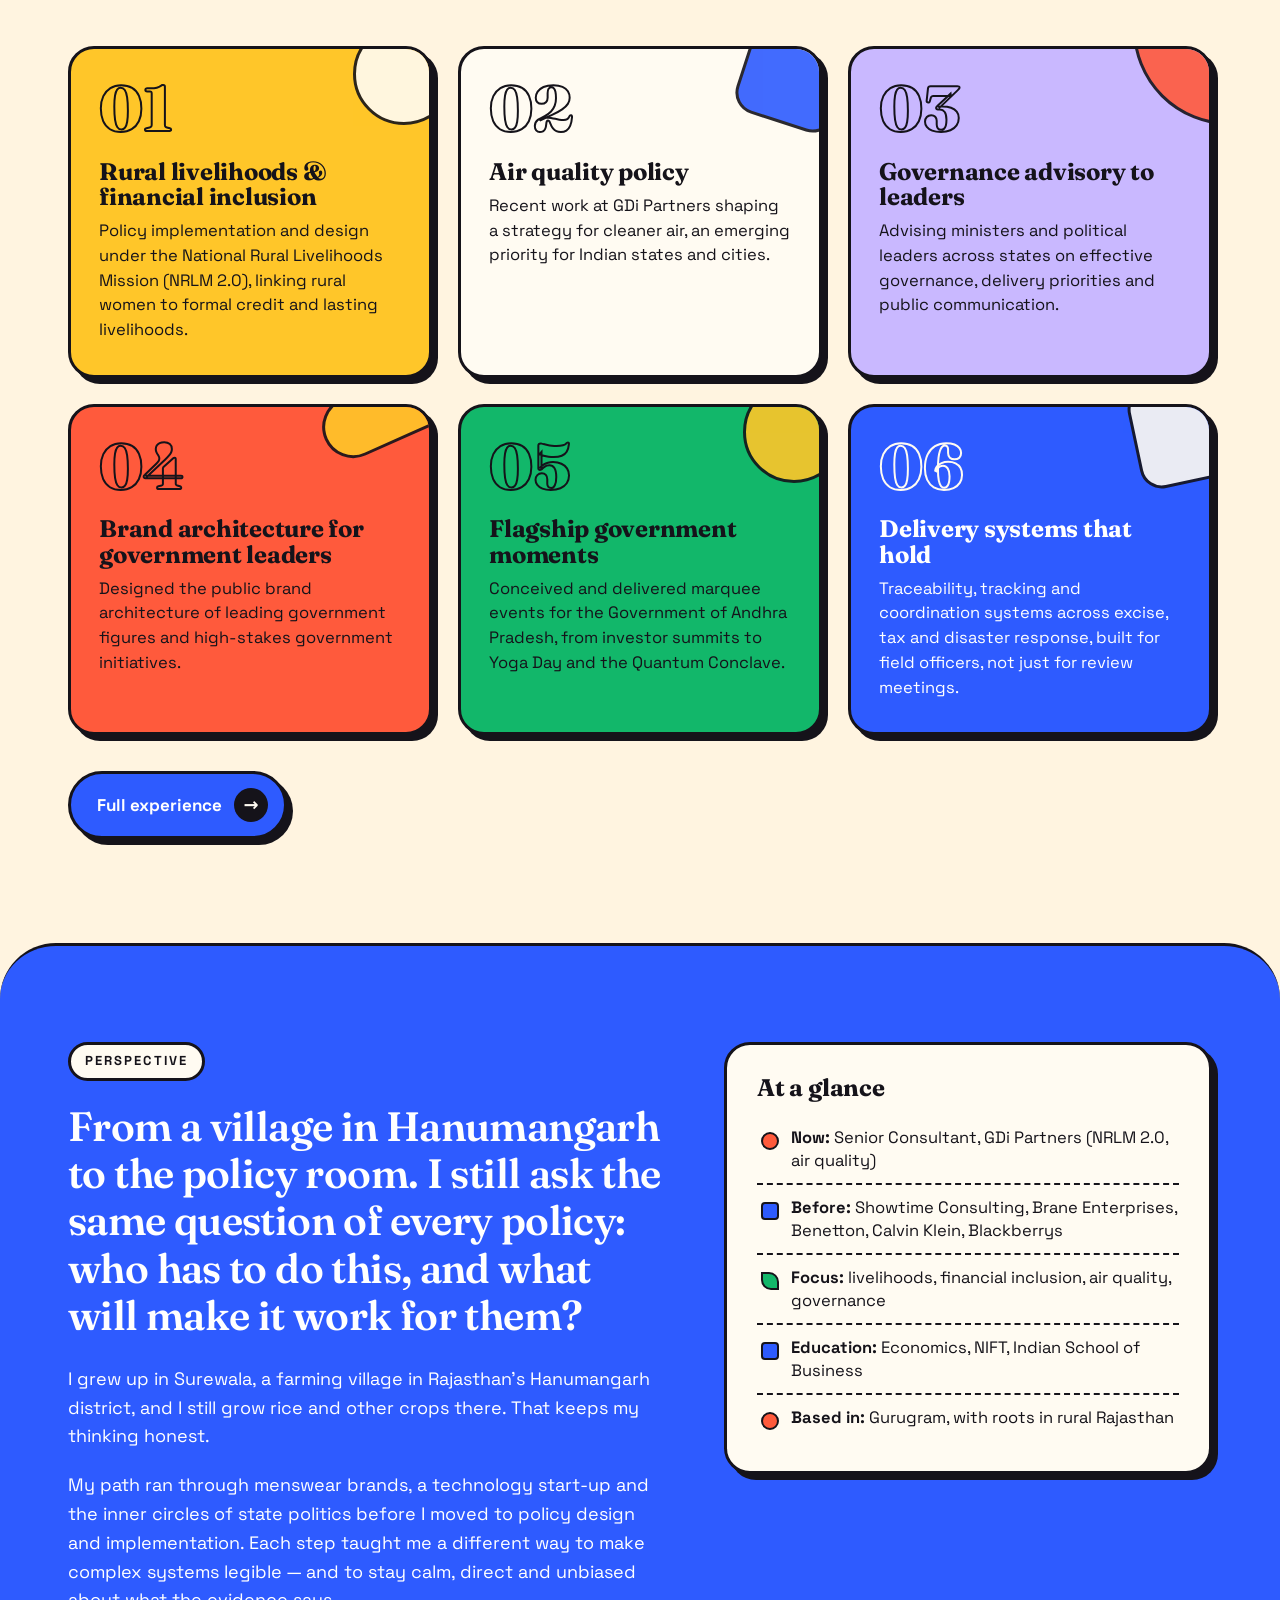
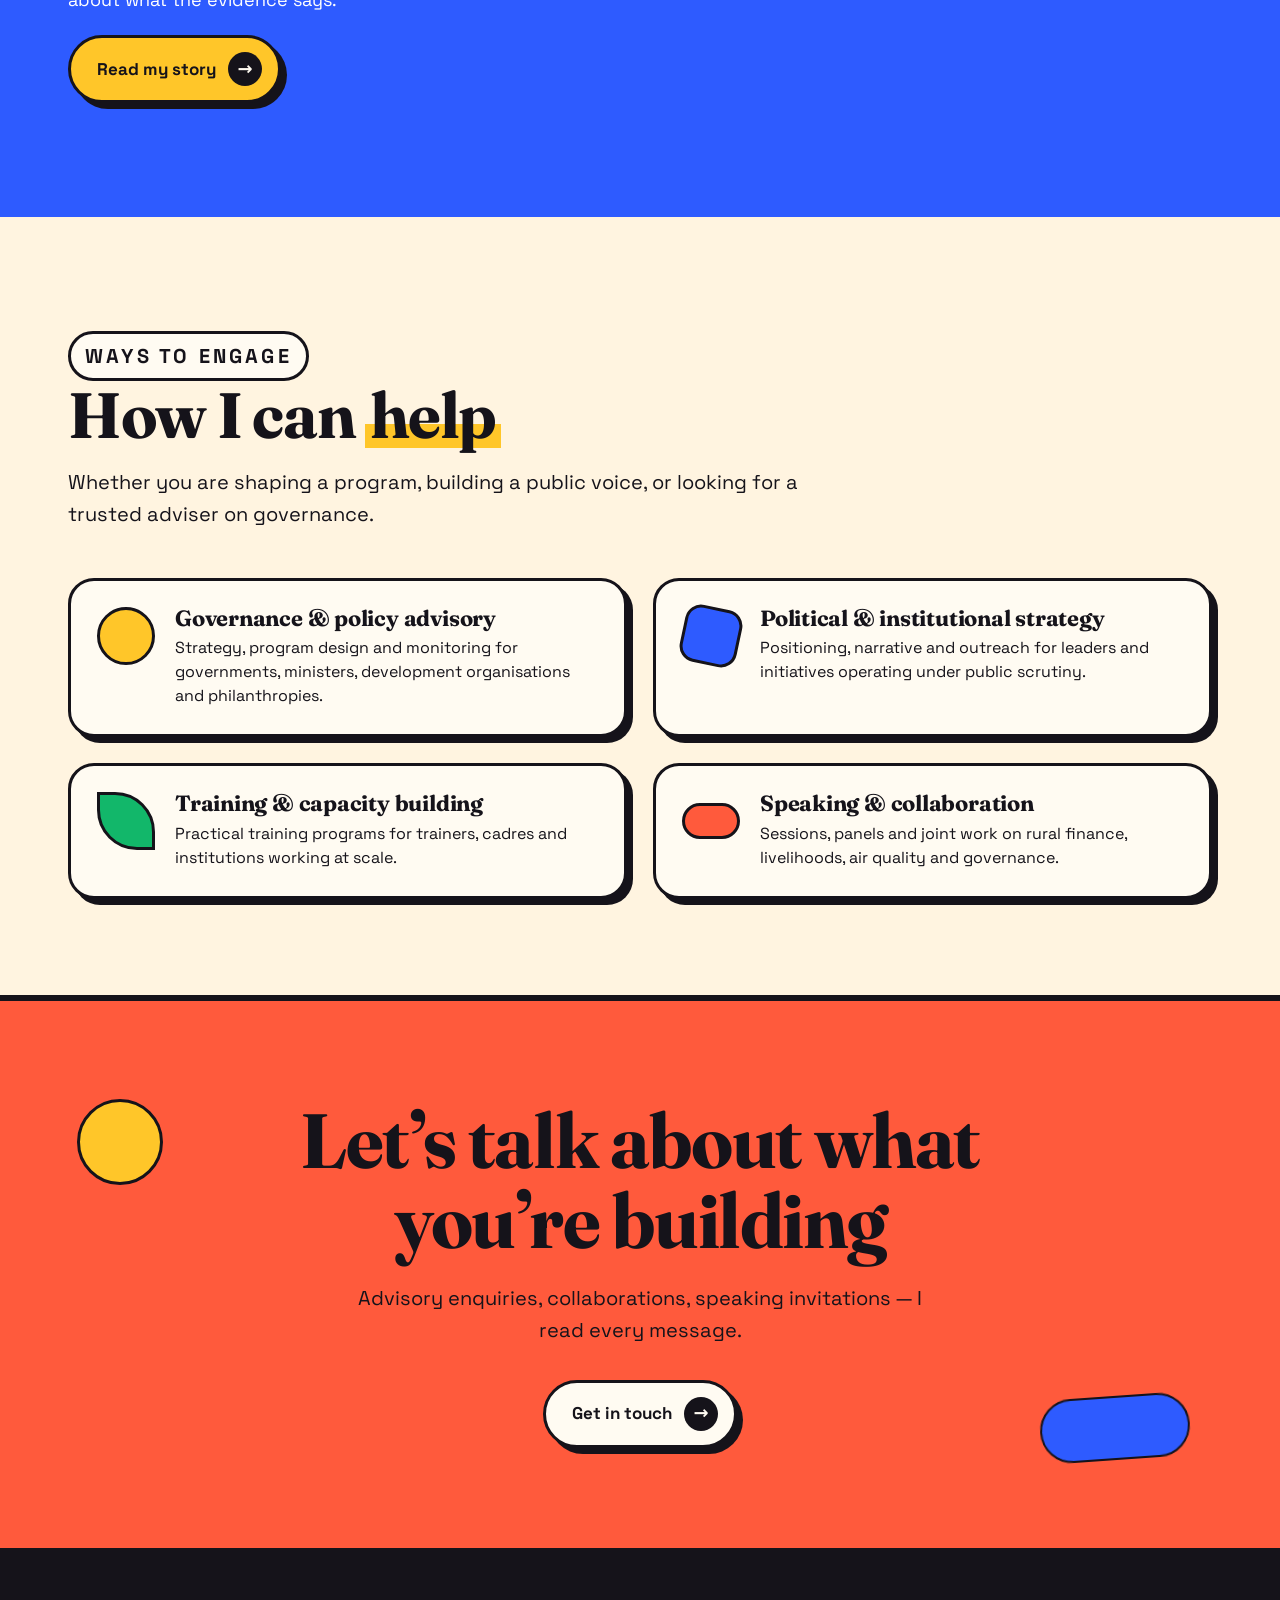
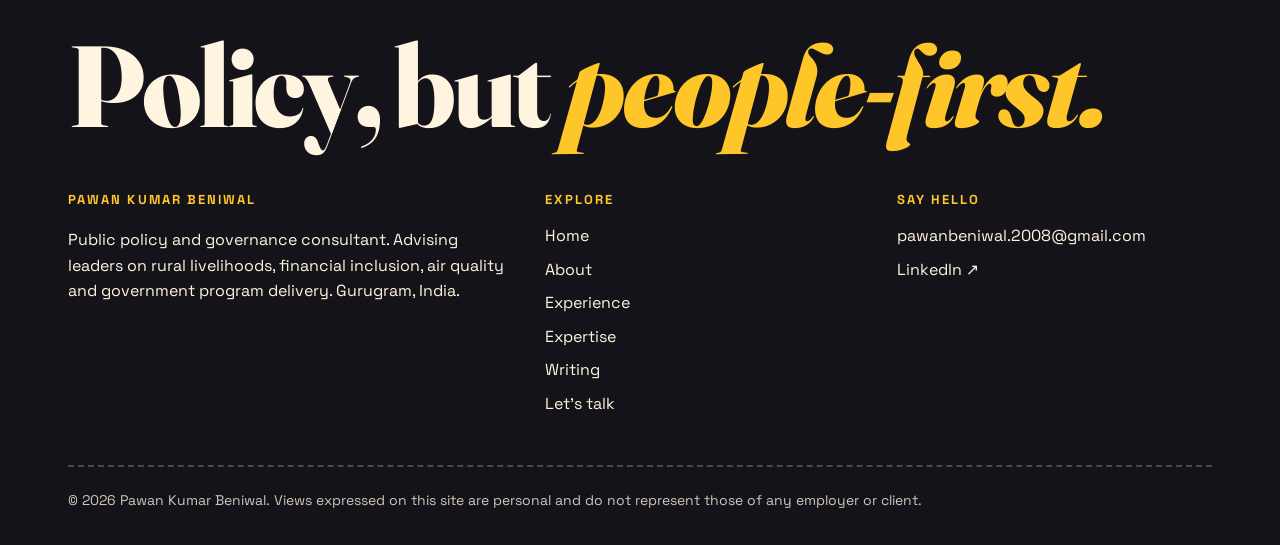
==== commit e7613108: "Add Google Analytics 4 (G-NLKWWR2XJQ) to all pages Co-Authored-By: Claude Sonnet 5.5 <noreply@anthro" ====
--- a/index.html
+++ b/index.html
@@ -1,6 +1,8 @@
 <!doctype html>
 <html lang="en">
 <head>
+<script async src="https://www.googletagmanager.com/gtag/js?id=G-NLKWWR2XJQ"></script>
+<script>window.dataLayer=window.dataLayer||[];function gtag(){dataLayer.push(arguments);}gtag("js",new Date());gtag("config","G-NLKWWR2XJQ");</script>
 <meta charset="utf-8">
 <meta name="viewport" content="width=device-width,initial-scale=1">
 <title>Pawan Kumar Beniwal | Public Policy & Governance Consultant, India</title>
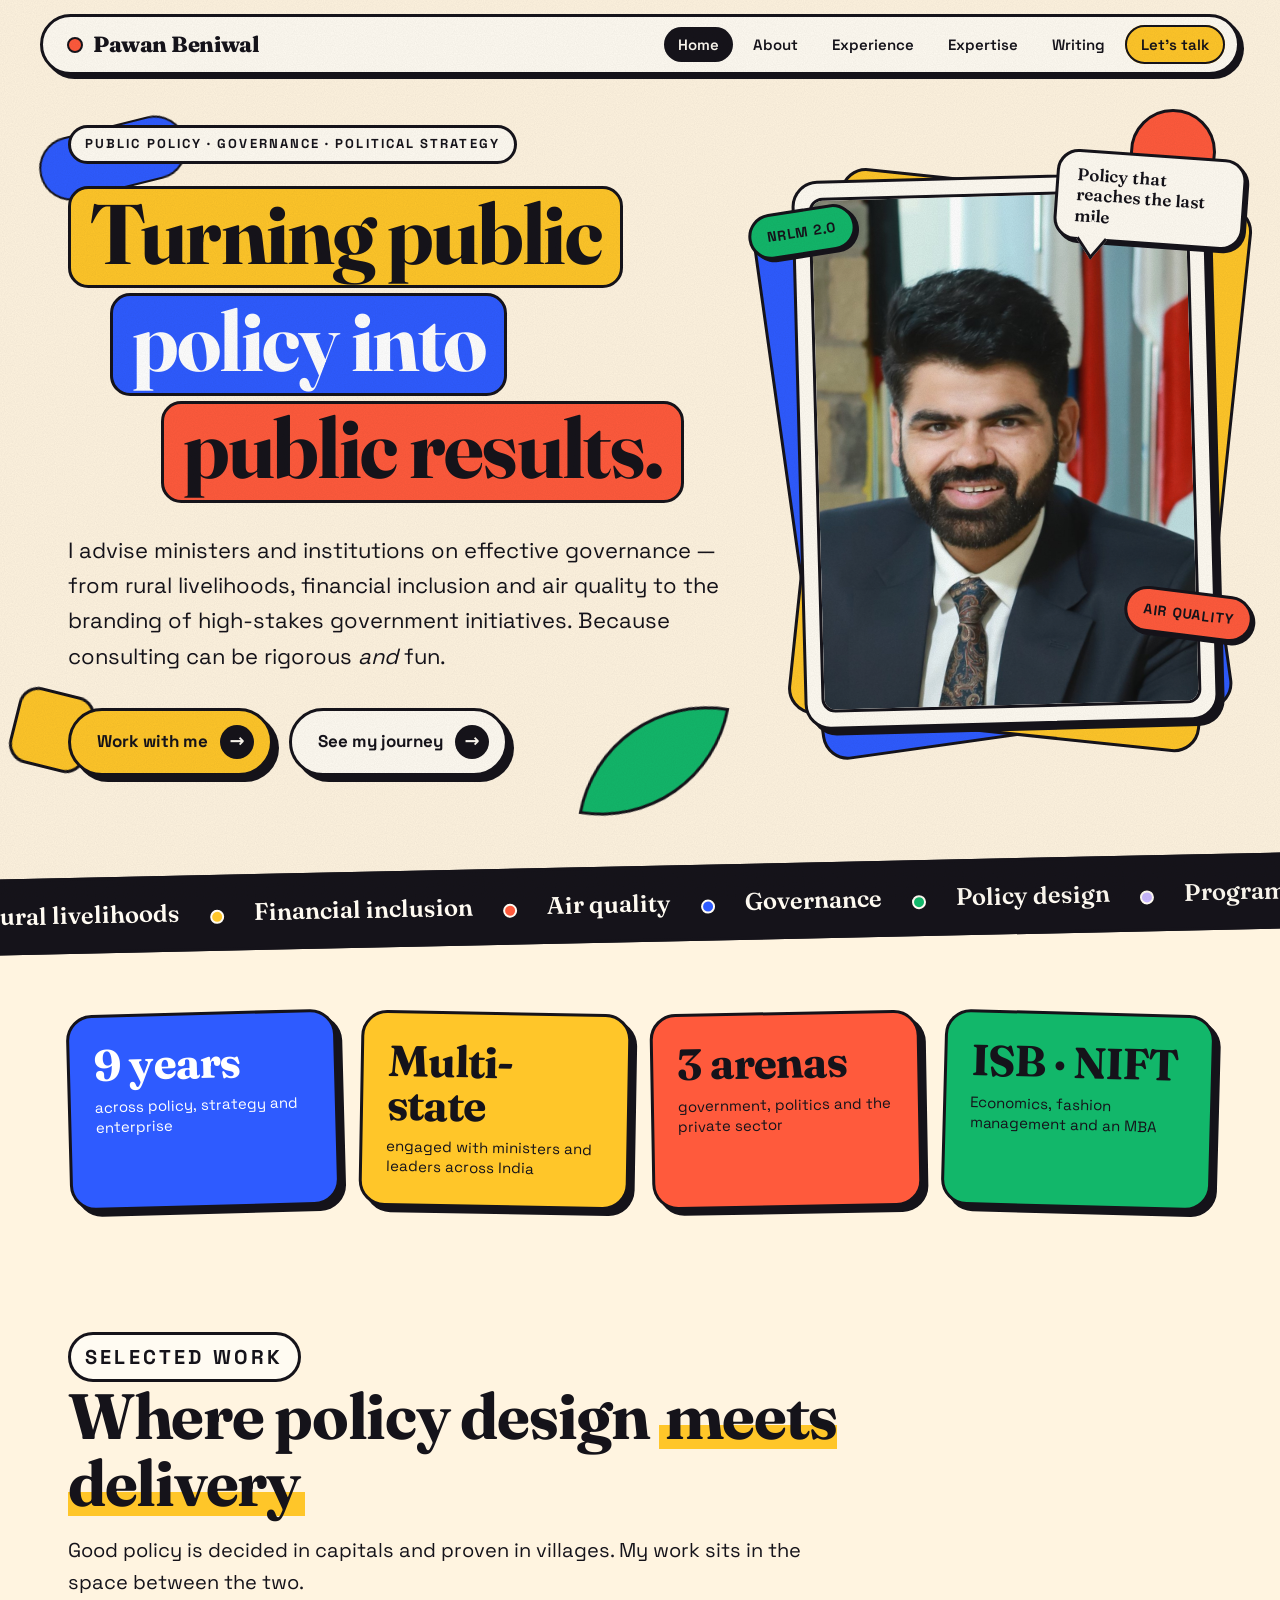
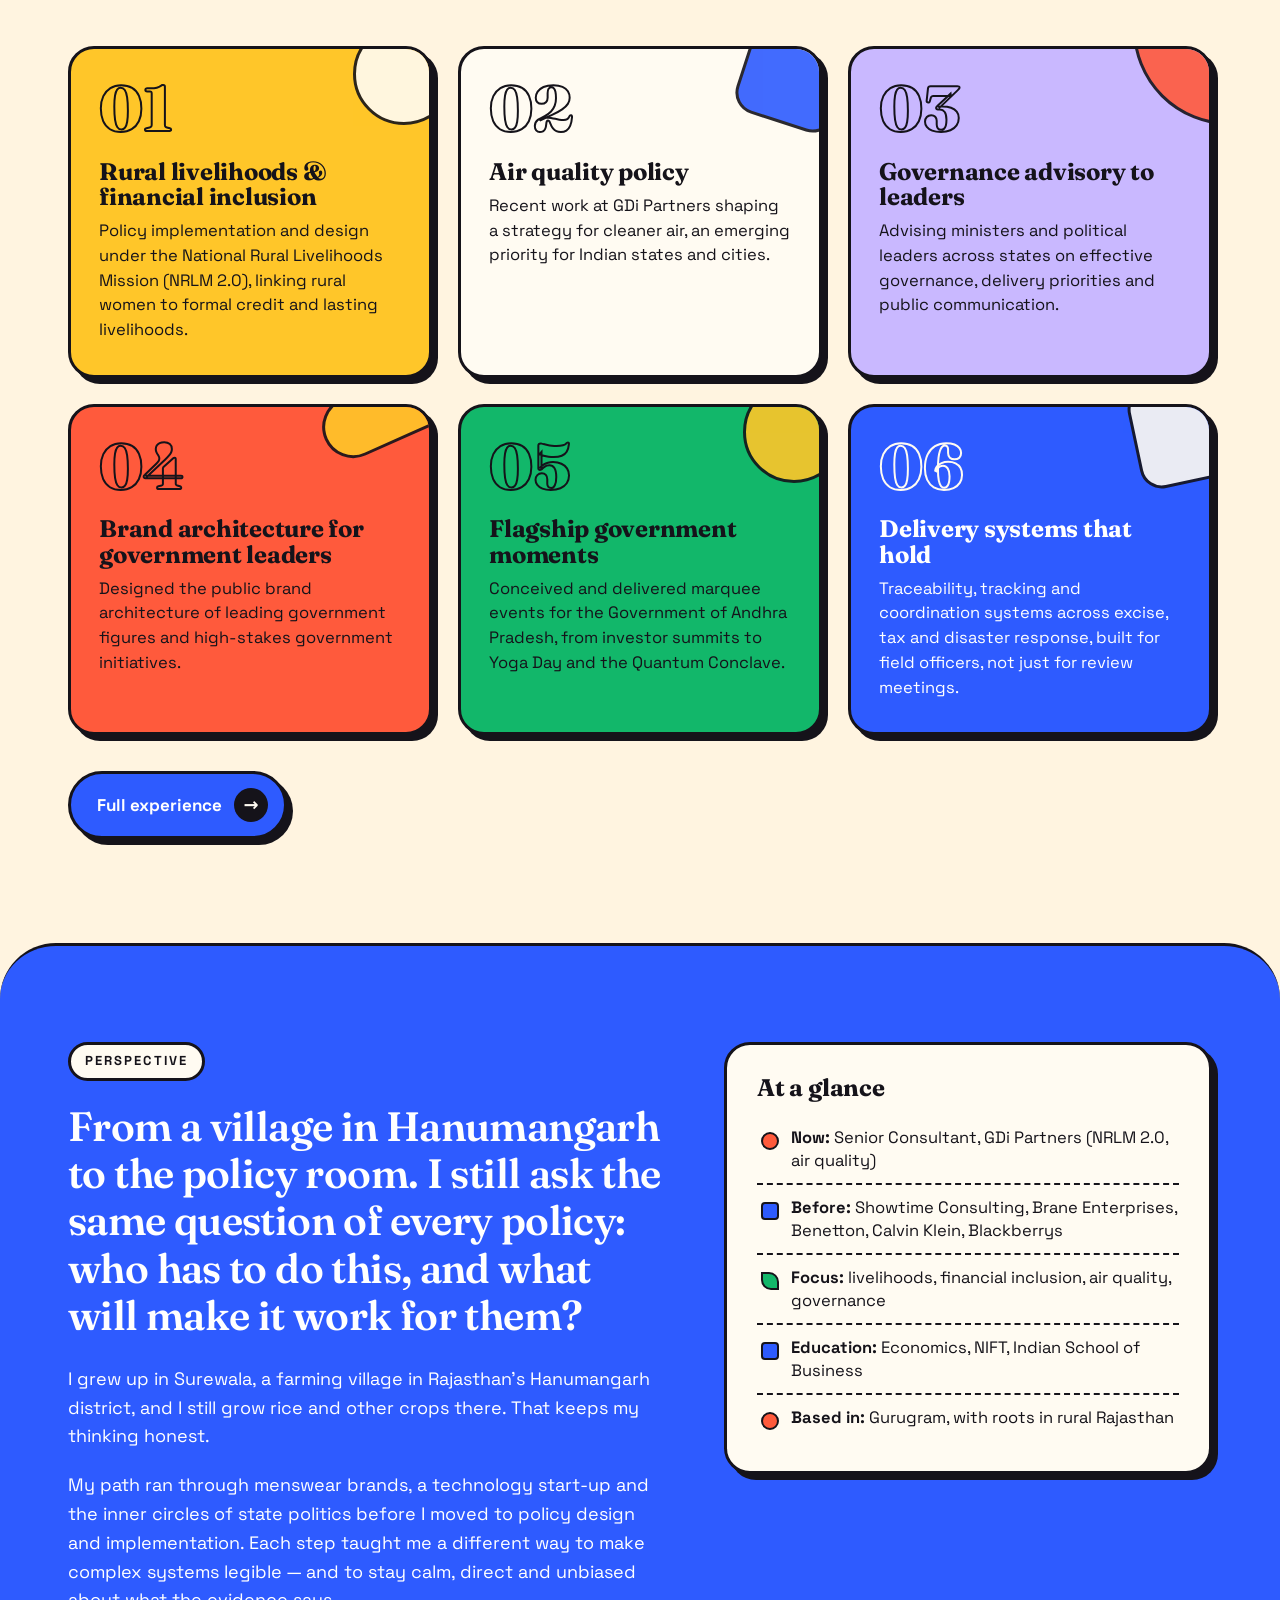
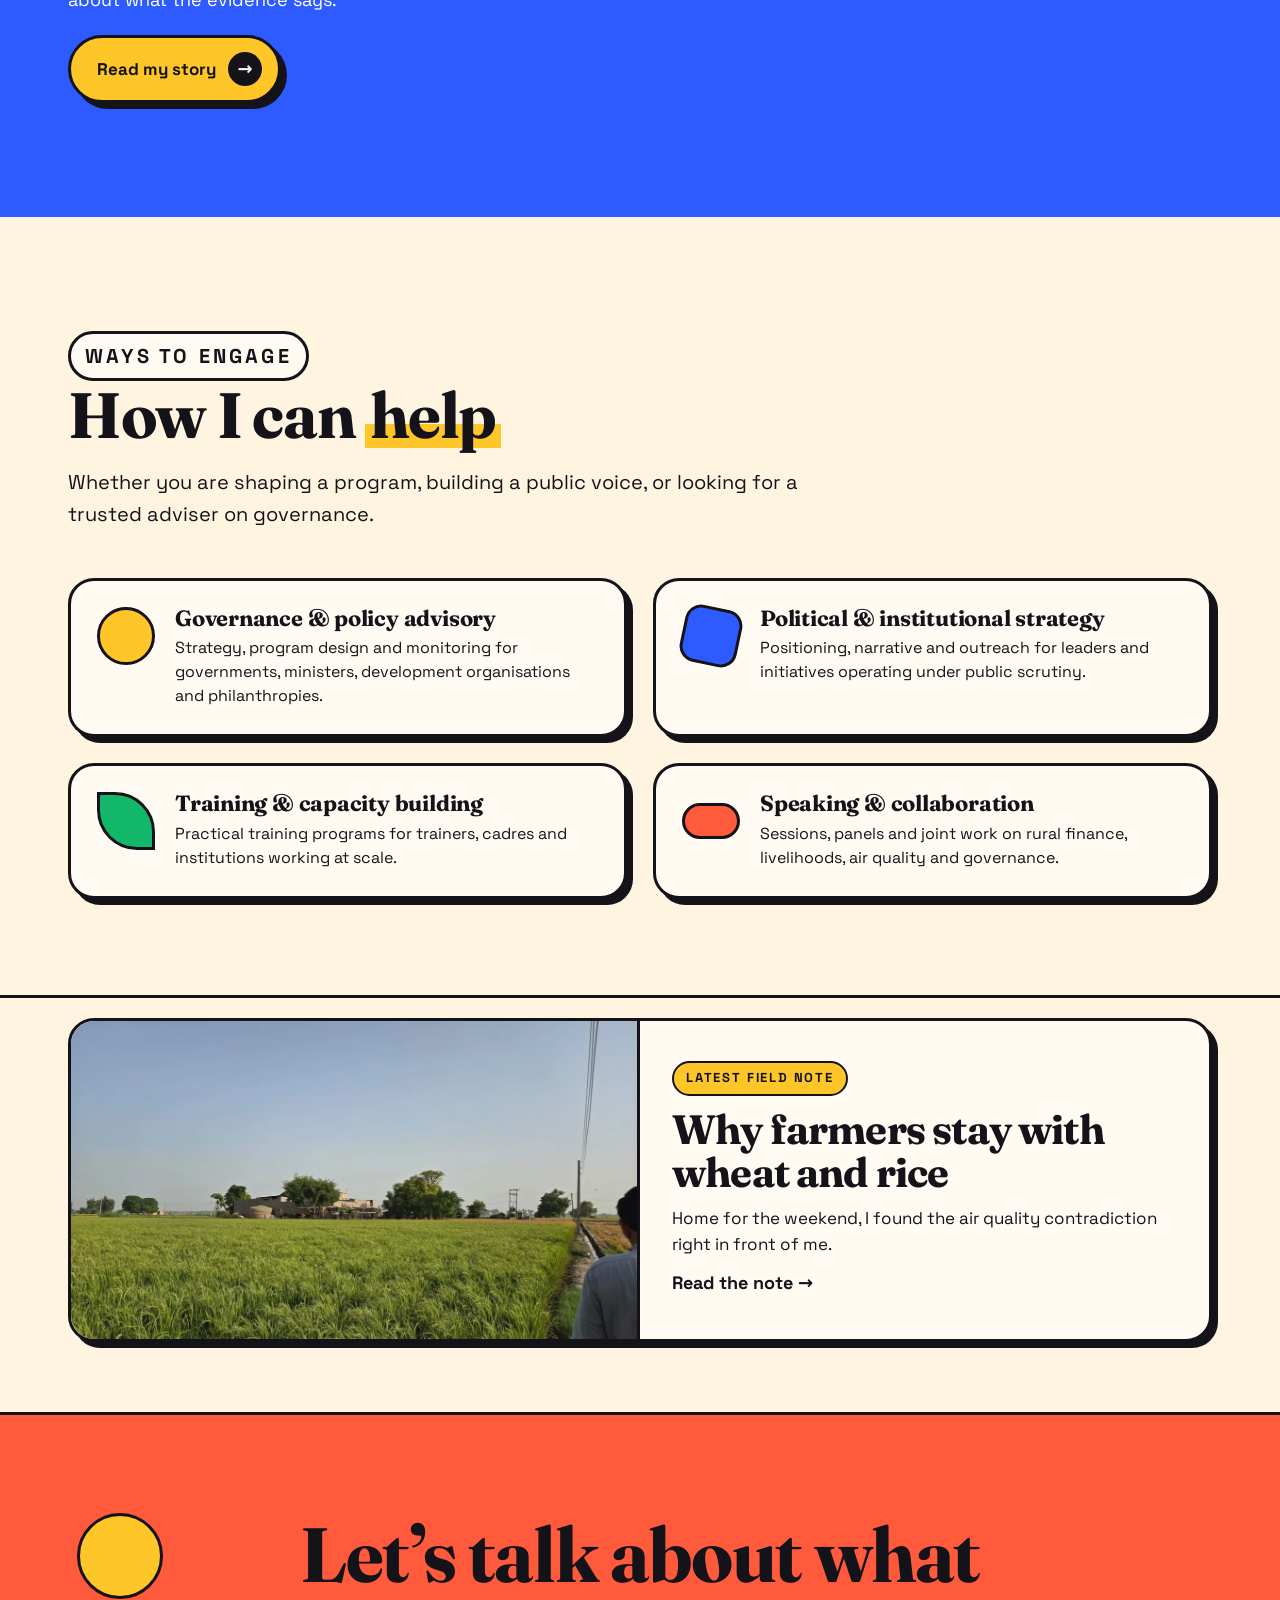
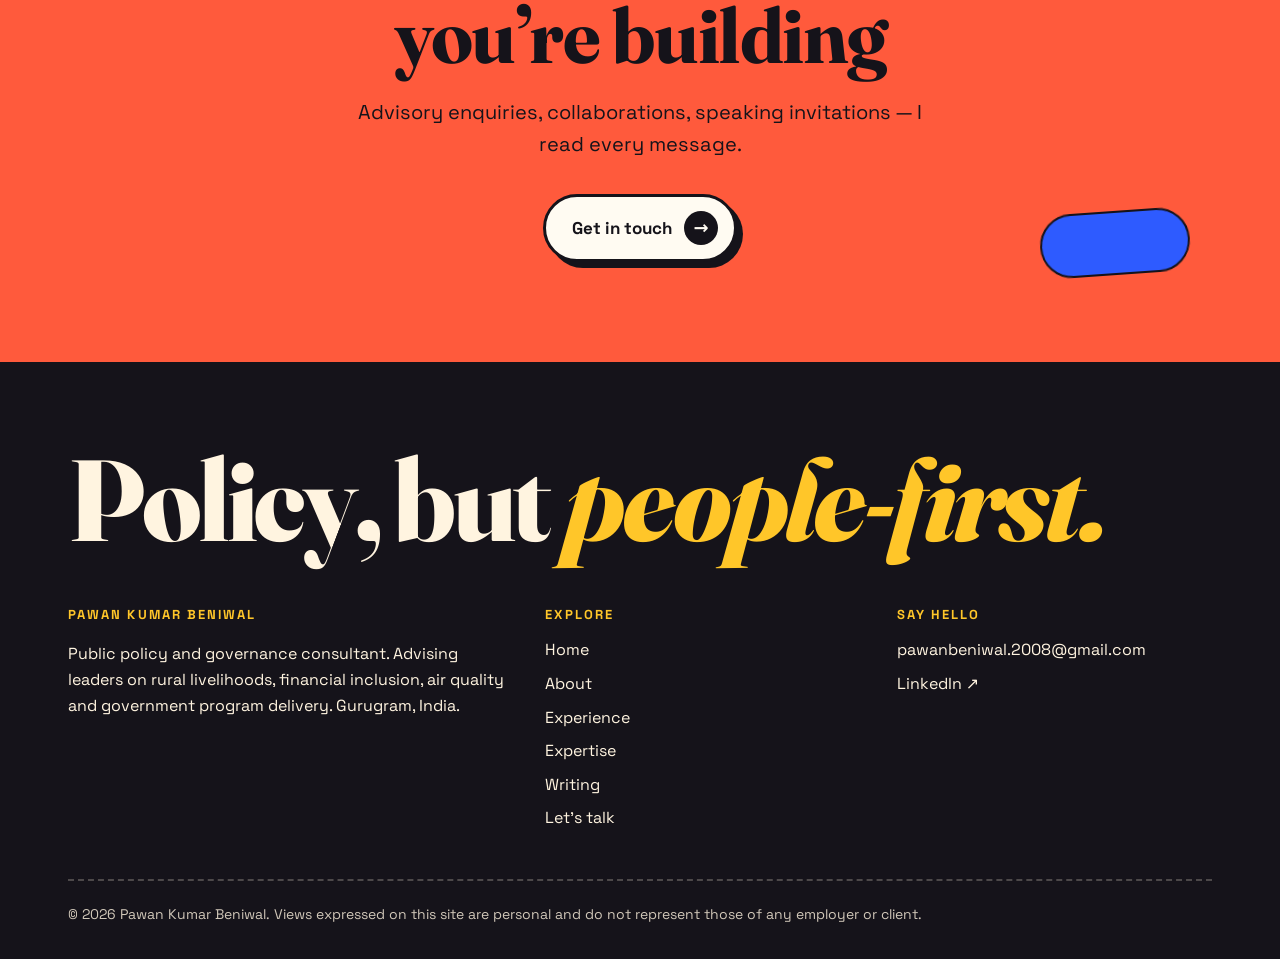
==== commit d79fe025: "Add wheat/rice air quality field note, update Writing and home, sitemap, media, GA snippet Co-Author" ====
--- a/index.html
+++ b/index.html
@@ -18,6 +18,8 @@
 <link rel="preload" href="fonts/space-grotesk.woff2" as="font" type="font/woff2" crossorigin>
 <link rel="stylesheet" href="styles.css">
 <script type="application/ld+json">{"@context": "https://schema.org", "@type": "Person", "name": "Pawan Kumar Beniwal", "url": "https://pawanbeniwal.com", "image": "https://pawanbeniwal.com/portrait.jpg", "jobTitle": "Senior Consultant, Governance & Public Policy", "description": "Public policy and governance consultant advising ministers and institutions on rural livelihoods, financial inclusion, air quality and government program delivery in India.", "worksFor": {"@type": "Organization", "name": "GDi Partners"}, "alumniOf": [{"@type": "CollegeOrUniversity", "name": "Indian School of Business"}, {"@type": "CollegeOrUniversity", "name": "National Institute of Fashion Technology"}, {"@type": "CollegeOrUniversity", "name": "Sri Venkateswara College, University of Delhi"}], "knowsAbout": ["Public policy", "Governance", "Rural livelihoods", "Financial inclusion", "Air quality policy", "Government program management", "Political strategy", "Brand strategy"], "sameAs": ["https://www.linkedin.com/in/pawan-beniwal-686046a9/"], "email": "mailto:pawanbeniwal.2008@gmail.com", "address": {"@type": "PostalAddress", "addressLocality": "Gurugram", "addressCountry": "IN"}}</script>
+<script async src="https://www.googletagmanager.com/gtag/js?id=G-NLKWWR2XJQ"></script>
+<script>window.dataLayer=window.dataLayer||[];function gtag(){dataLayer.push(arguments)}gtag("js",new Date());gtag("config","G-NLKWWR2XJQ");</script>
 </head>
 <body>
 <a class="skip" href="#main">Skip to content</a>
@@ -92,6 +94,7 @@
 <div class="pillcard rv"><span class="ico" style="background:var(--green);border-radius:0 40px 0 40px"></span><div><h3>Training &amp; capacity building</h3><p>Practical training programs for trainers, cadres and institutions working at scale.</p></div></div>
 <div class="pillcard rv"><span class="ico" style="background:var(--coral);border-radius:999px;height:36px;margin-top:11px"></span><div><h3>Speaking &amp; collaboration</h3><p>Sessions, panels and joint work on rural finance, livelihoods, air quality and governance.</p></div></div>
 </div></div></section>
+<section class="latest"><div class="wrap"><a class="post-card rv" href="/writing/wheat-rice-air-quality-farmer-alternatives.html"><img src="/images/rice-field-home.webp" width="1200" height="675" alt="A green rice field at the edge of a village near home" loading="lazy"><div><span class="n">LATEST FIELD NOTE</span><h2>Why farmers stay with wheat and rice</h2><p>Home for the weekend, I found the air quality contradiction right in front of me.</p><span class="more">Read the note &rarr;</span></div></a></div></section>
 <div class="cta-band">
 <span class="shape dot float" style="left:6%;top:18%;background:var(--yellow)" aria-hidden="true"></span>
 <span class="shape pill float" style="right:7%;bottom:16%;background:var(--blue);animation-delay:-2s" aria-hidden="true"></span>
--- a/styles.css
+++ b/styles.css
@@ -222,3 +222,30 @@
 @media(prefers-reduced-motion:reduce){*{animation:none!important;transition:none!important;scroll-behavior:auto!important}.js .rv{opacity:1;transform:none}}
 .pagehead .wrap{position:relative;z-index:2}
 @media(max-width:940px){.pagehead .shape{display:none}.hero .shape.pill,.hero .shape.dot{opacity:.9;z-index:0}}
+
+/* articles + post cards */
+.wrap.narrow{max-width:800px}
+.post{padding:70px 0 90px}
+.post-h1{font-size:clamp(34px,5.2vw,72px)}
+.post .prose p{font-size:19px;line-height:1.7}
+.post .prose h2{font-size:clamp(28px,3.4vw,40px)}
+.byline{font-weight:700;font-size:14px!important;letter-spacing:.1em;text-transform:uppercase;opacity:.75}
+.post figure{margin:34px 0}
+.post figure img{width:100%;height:auto;display:block;border:var(--bw) solid var(--ink);border-radius:var(--r);box-shadow:var(--shadow)}
+.post figcaption,.post .cap{font-size:15px!important;margin:12px 4px 0!important;opacity:.75}
+.post video{display:block;width:100%;max-width:340px;height:auto;margin:34px auto 0;border:var(--bw) solid var(--ink);border-radius:var(--r);box-shadow:var(--shadow);background:var(--ink)}
+.post .cap{text-align:center}
+.takeaway{background:var(--yellow);border:var(--bw) solid var(--ink);border-radius:var(--r);padding:28px 30px;box-shadow:var(--shadow);margin:44px 0;transform:rotate(-.8deg)}
+.takeaway h3{margin-bottom:8px}.takeaway p{margin:0!important}
+.post .prose a{text-decoration-thickness:2px;text-underline-offset:3px}
+.post-card{display:grid;grid-template-columns:1fr 1fr;gap:0;background:var(--paper);border:var(--bw) solid var(--ink);border-radius:var(--r);box-shadow:var(--shadow);overflow:hidden;text-decoration:none;color:var(--ink);margin-bottom:34px;transition:transform .2s,box-shadow .2s}
+.post-card:hover{transform:translate(-3px,-3px);box-shadow:10px 10px 0 var(--ink)}
+.post-card img{width:100%;height:100%;object-fit:cover;display:block;border-right:var(--bw) solid var(--ink);min-height:260px}
+.post-card>div{padding:34px 32px;display:flex;flex-direction:column;justify-content:center;gap:12px}
+.post-card .n{font-weight:700;font-size:13px;letter-spacing:.14em;background:var(--yellow);align-self:flex-start;padding:5px 12px;border:2.5px solid var(--ink);border-radius:999px}
+.post-card h2{font-size:clamp(28px,3.2vw,44px)}
+.post-card p{margin:0;font-size:17px;line-height:1.5}
+.post-card .more{font-weight:700}
+.latest{padding:20px 0 70px}.latest .post-card{margin-bottom:0}
+@media(max-width:940px){.post-card{grid-template-columns:1fr}.post-card img{border-right:0;border-bottom:var(--bw) solid var(--ink);min-height:0;height:auto;aspect-ratio:16/9}.post{padding:48px 0 70px}.takeaway{transform:none}}
+.post .cap{margin-bottom:26px!important}
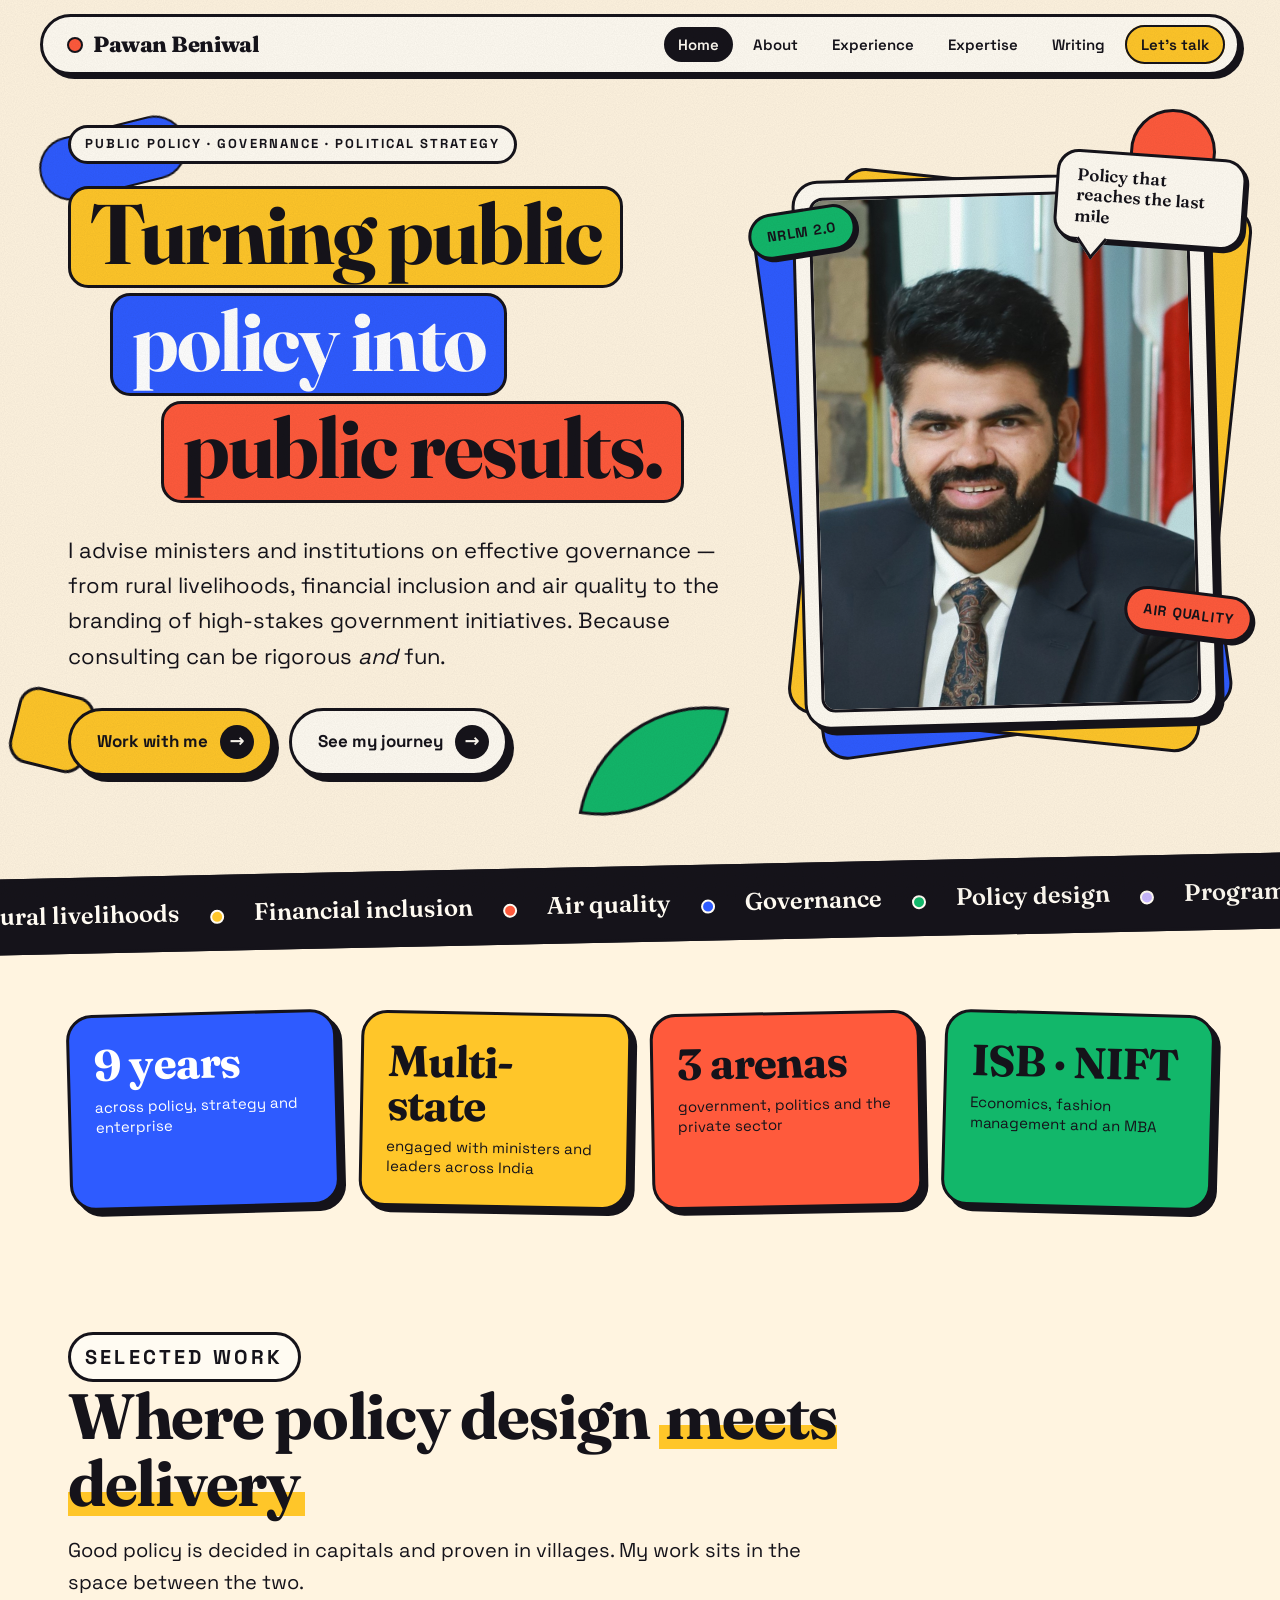
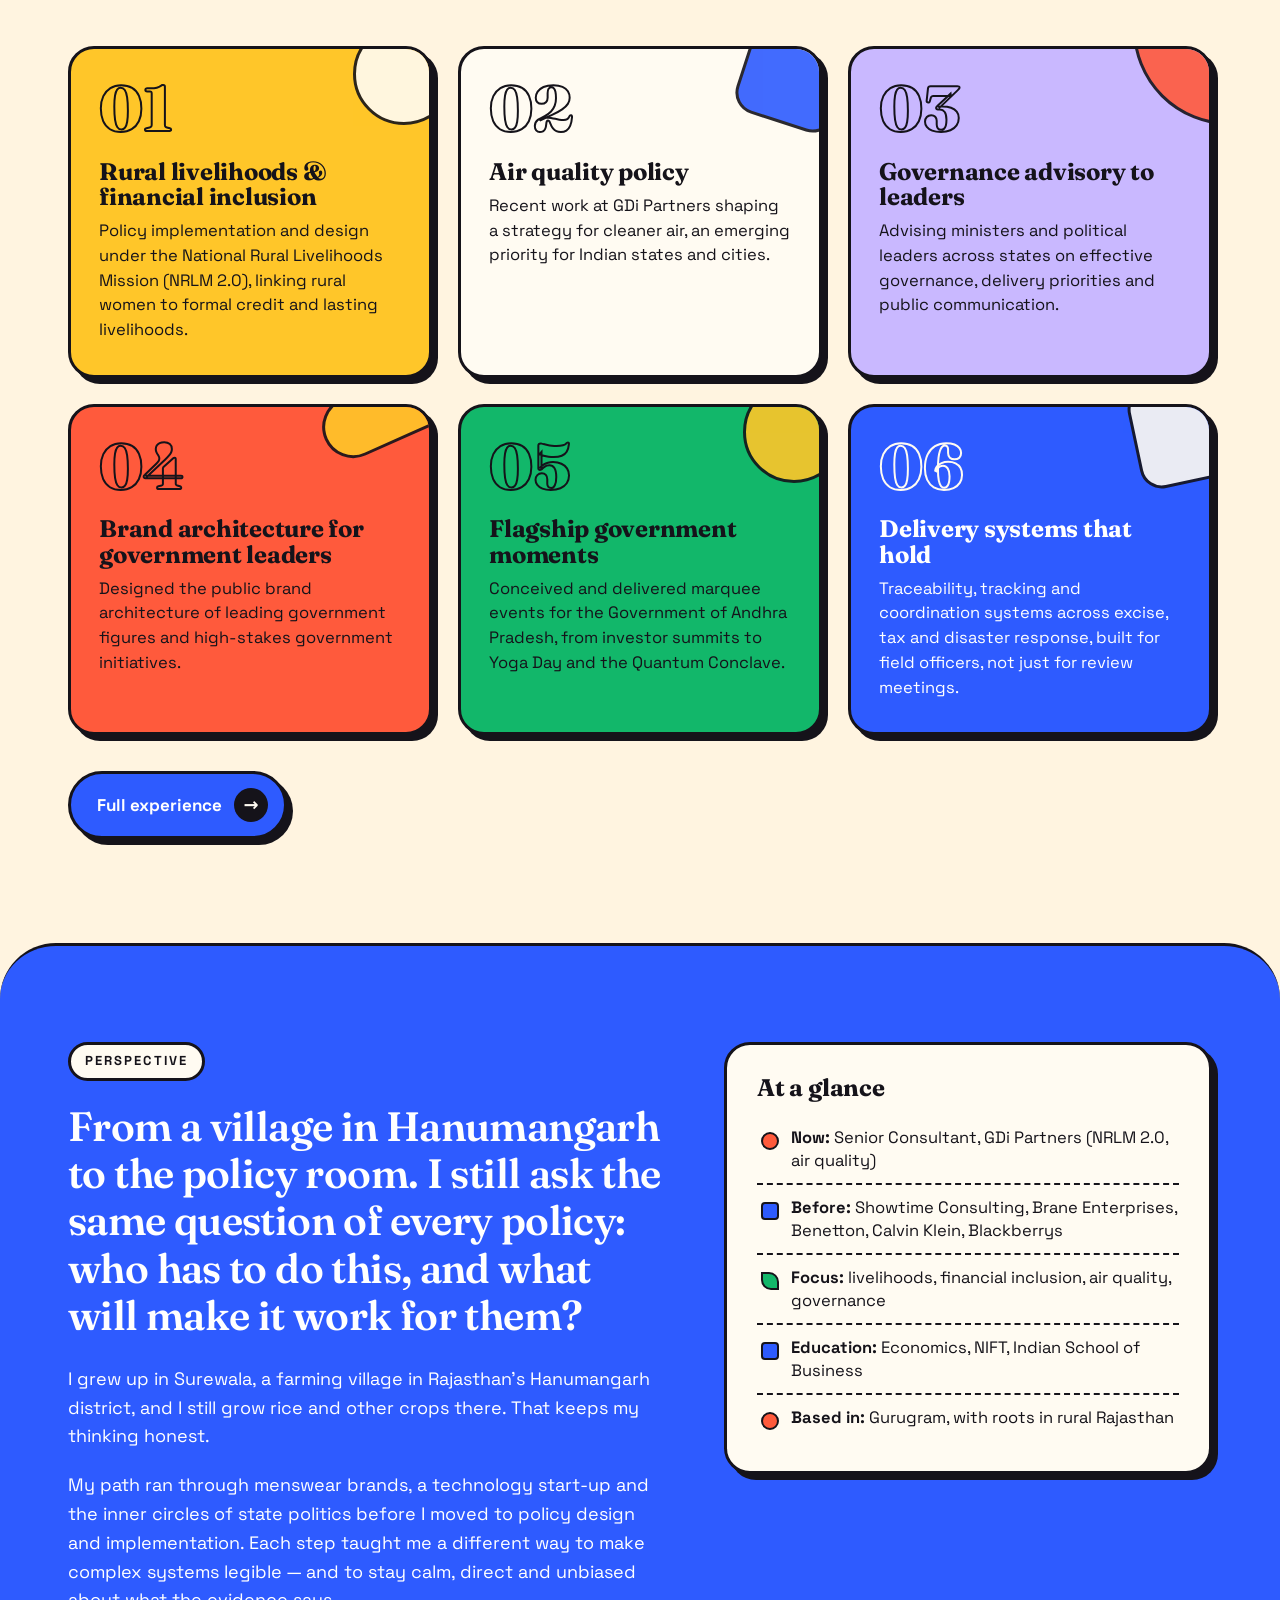
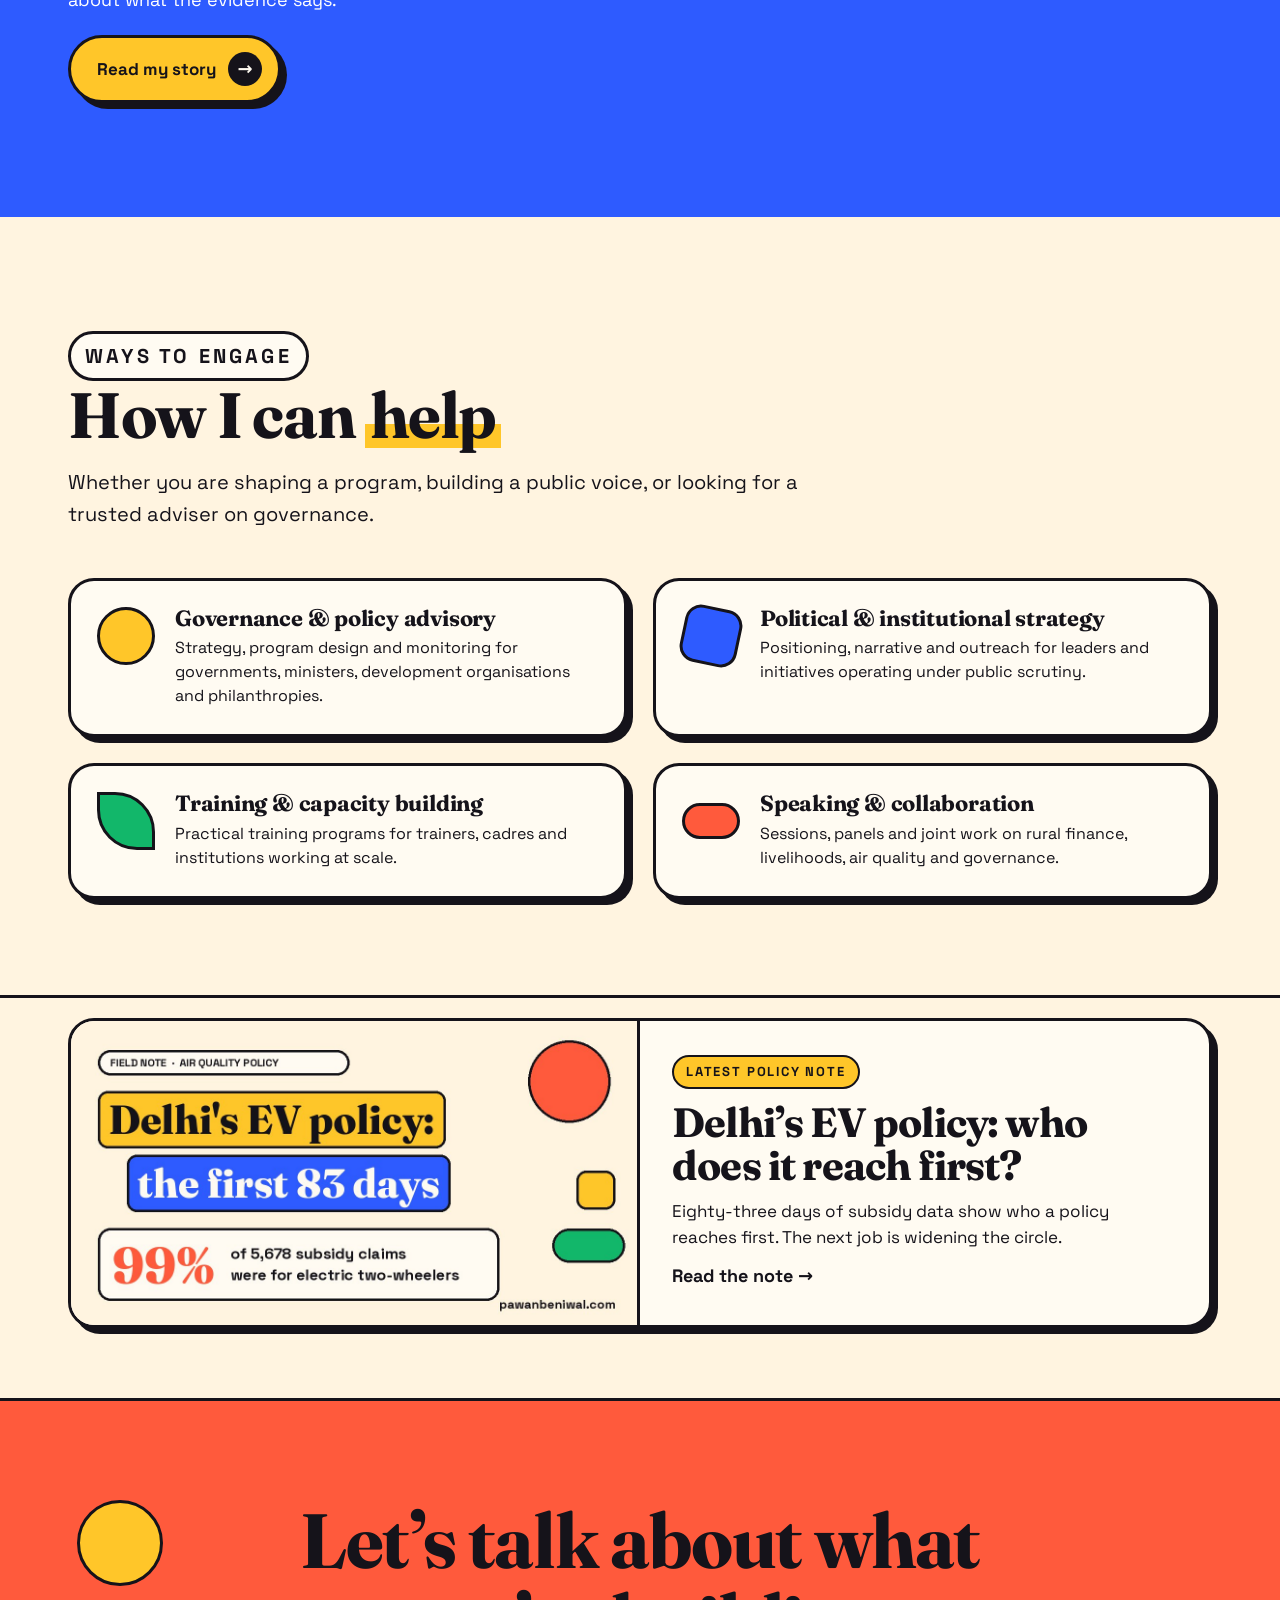
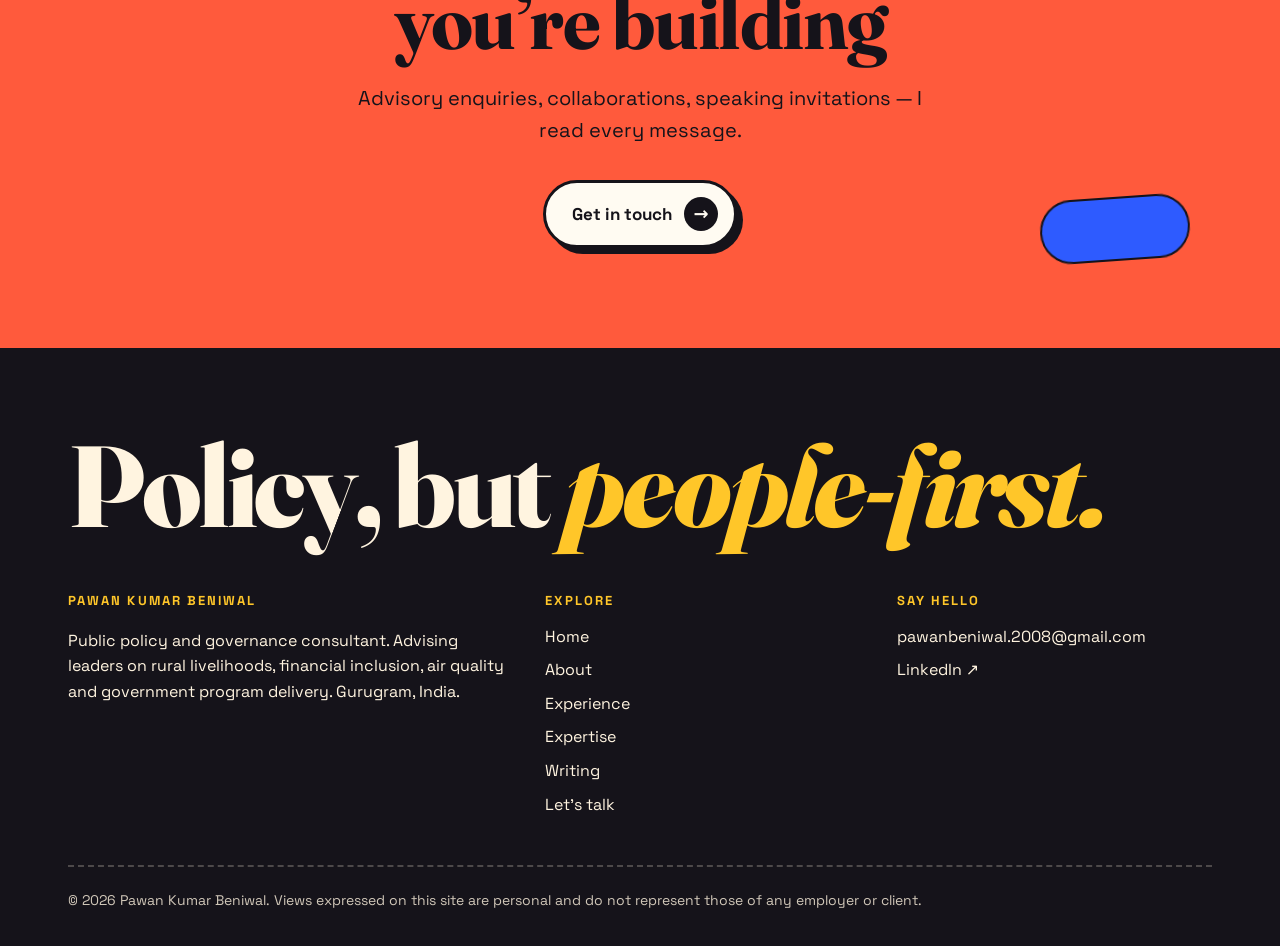
==== commit 86c72bfa: "Add Delhi EV policy first-83-days article, update Writing, home teaser and sitemap Co-Authored-By: C" ====
--- a/index.html
+++ b/index.html
@@ -18,8 +18,6 @@
 <link rel="preload" href="fonts/space-grotesk.woff2" as="font" type="font/woff2" crossorigin>
 <link rel="stylesheet" href="styles.css">
 <script type="application/ld+json">{"@context": "https://schema.org", "@type": "Person", "name": "Pawan Kumar Beniwal", "url": "https://pawanbeniwal.com", "image": "https://pawanbeniwal.com/portrait.jpg", "jobTitle": "Senior Consultant, Governance & Public Policy", "description": "Public policy and governance consultant advising ministers and institutions on rural livelihoods, financial inclusion, air quality and government program delivery in India.", "worksFor": {"@type": "Organization", "name": "GDi Partners"}, "alumniOf": [{"@type": "CollegeOrUniversity", "name": "Indian School of Business"}, {"@type": "CollegeOrUniversity", "name": "National Institute of Fashion Technology"}, {"@type": "CollegeOrUniversity", "name": "Sri Venkateswara College, University of Delhi"}], "knowsAbout": ["Public policy", "Governance", "Rural livelihoods", "Financial inclusion", "Air quality policy", "Government program management", "Political strategy", "Brand strategy"], "sameAs": ["https://www.linkedin.com/in/pawan-beniwal-686046a9/"], "email": "mailto:pawanbeniwal.2008@gmail.com", "address": {"@type": "PostalAddress", "addressLocality": "Gurugram", "addressCountry": "IN"}}</script>
-<script async src="https://www.googletagmanager.com/gtag/js?id=G-NLKWWR2XJQ"></script>
-<script>window.dataLayer=window.dataLayer||[];function gtag(){dataLayer.push(arguments)}gtag("js",new Date());gtag("config","G-NLKWWR2XJQ");</script>
 </head>
 <body>
 <a class="skip" href="#main">Skip to content</a>
@@ -94,7 +92,7 @@
 <div class="pillcard rv"><span class="ico" style="background:var(--green);border-radius:0 40px 0 40px"></span><div><h3>Training &amp; capacity building</h3><p>Practical training programs for trainers, cadres and institutions working at scale.</p></div></div>
 <div class="pillcard rv"><span class="ico" style="background:var(--coral);border-radius:999px;height:36px;margin-top:11px"></span><div><h3>Speaking &amp; collaboration</h3><p>Sessions, panels and joint work on rural finance, livelihoods, air quality and governance.</p></div></div>
 </div></div></section>
-<section class="latest"><div class="wrap"><a class="post-card rv" href="/writing/wheat-rice-air-quality-farmer-alternatives.html"><img src="/images/rice-field-home.webp" width="1200" height="675" alt="A green rice field at the edge of a village near home" loading="lazy"><div><span class="n">LATEST FIELD NOTE</span><h2>Why farmers stay with wheat and rice</h2><p>Home for the weekend, I found the air quality contradiction right in front of me.</p><span class="more">Read the note &rarr;</span></div></a></div></section>
+<section class="latest"><div class="wrap"><a class="post-card rv" href="/writing/delhi-ev-policy-first-83-days-subsidy-claims.html"><img src="/images/og-delhi-ev-policy-first-83-days.jpg" width="1200" height="630" alt="Headline graphic: Delhi's EV policy, the first 83 days. 99% of 5,678 subsidy claims were for electric two-wheelers" loading="lazy"><div><span class="n">LATEST POLICY NOTE</span><h2>Delhi&rsquo;s EV policy: who does it reach first?</h2><p>Eighty-three days of subsidy data show who a policy reaches first. The next job is widening the circle.</p><span class="more">Read the note &rarr;</span></div></a></div></section>
 <div class="cta-band">
 <span class="shape dot float" style="left:6%;top:18%;background:var(--yellow)" aria-hidden="true"></span>
 <span class="shape pill float" style="right:7%;bottom:16%;background:var(--blue);animation-delay:-2s" aria-hidden="true"></span>
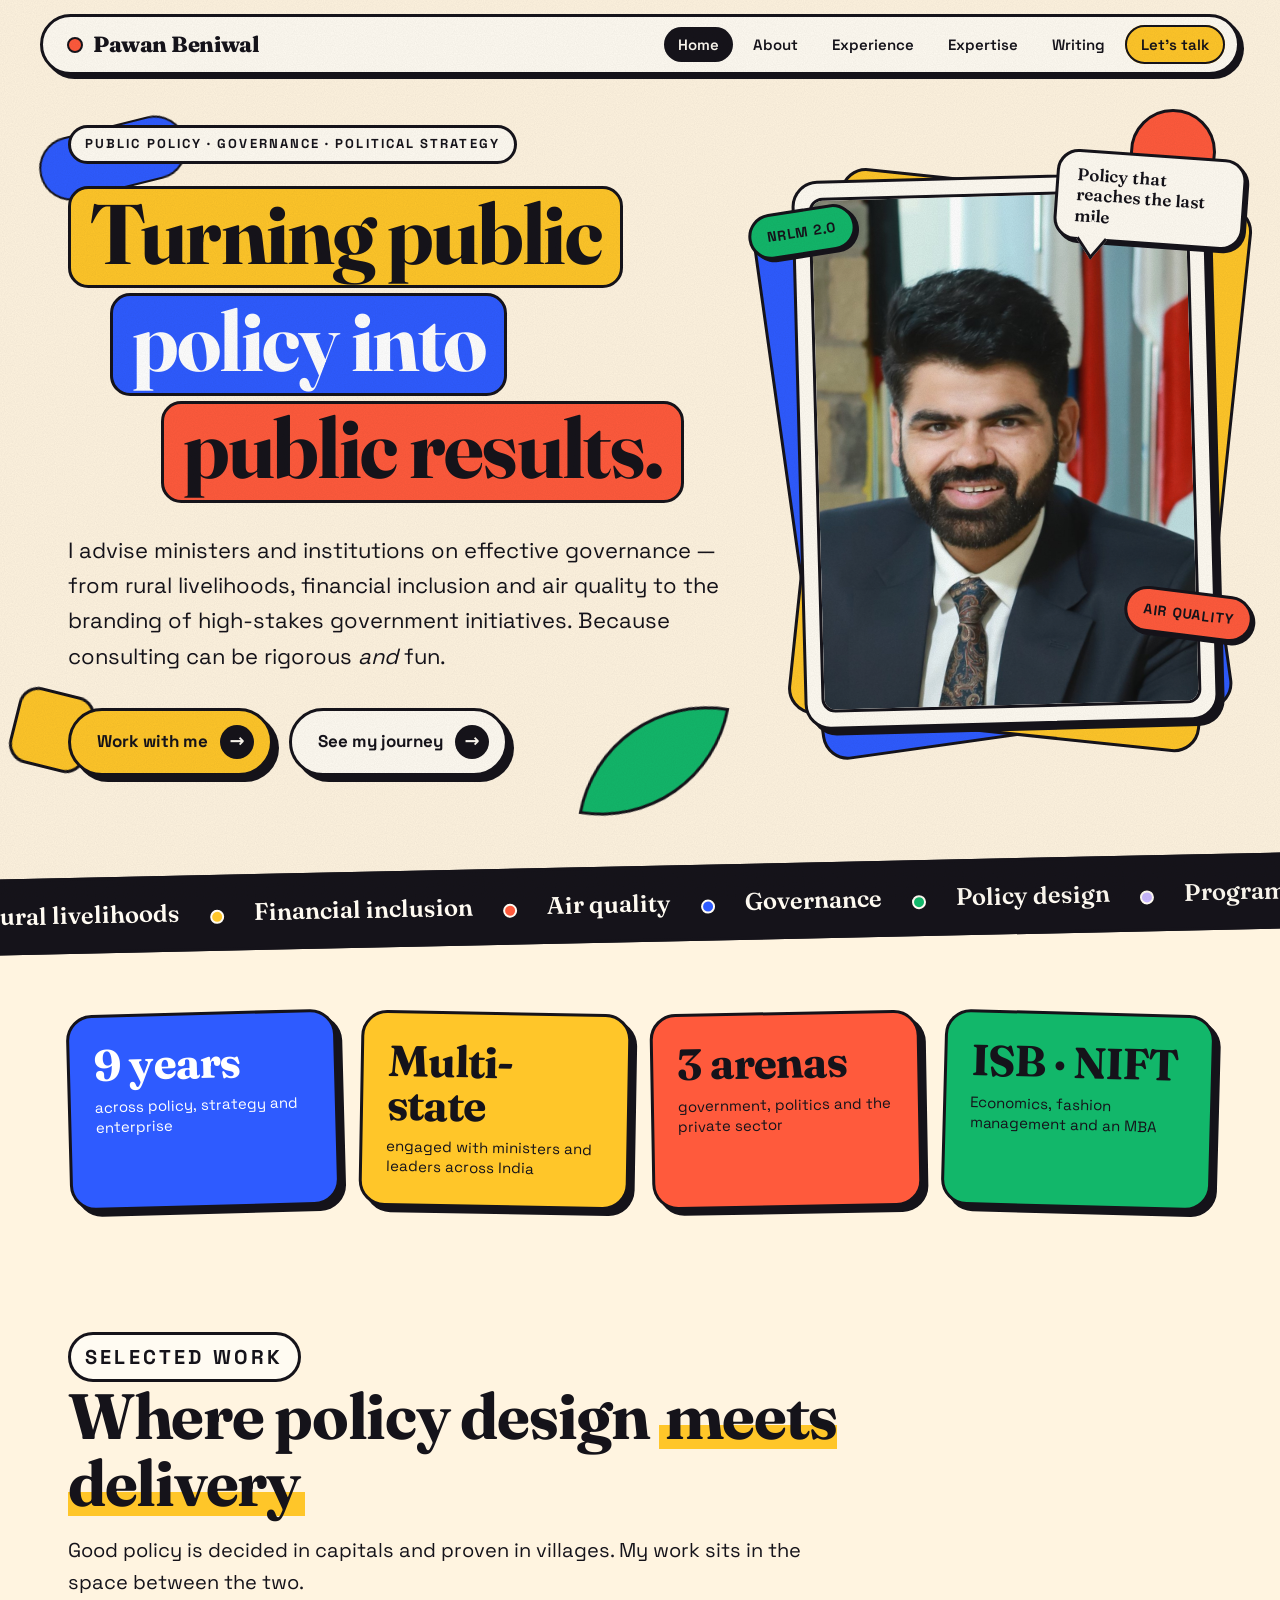
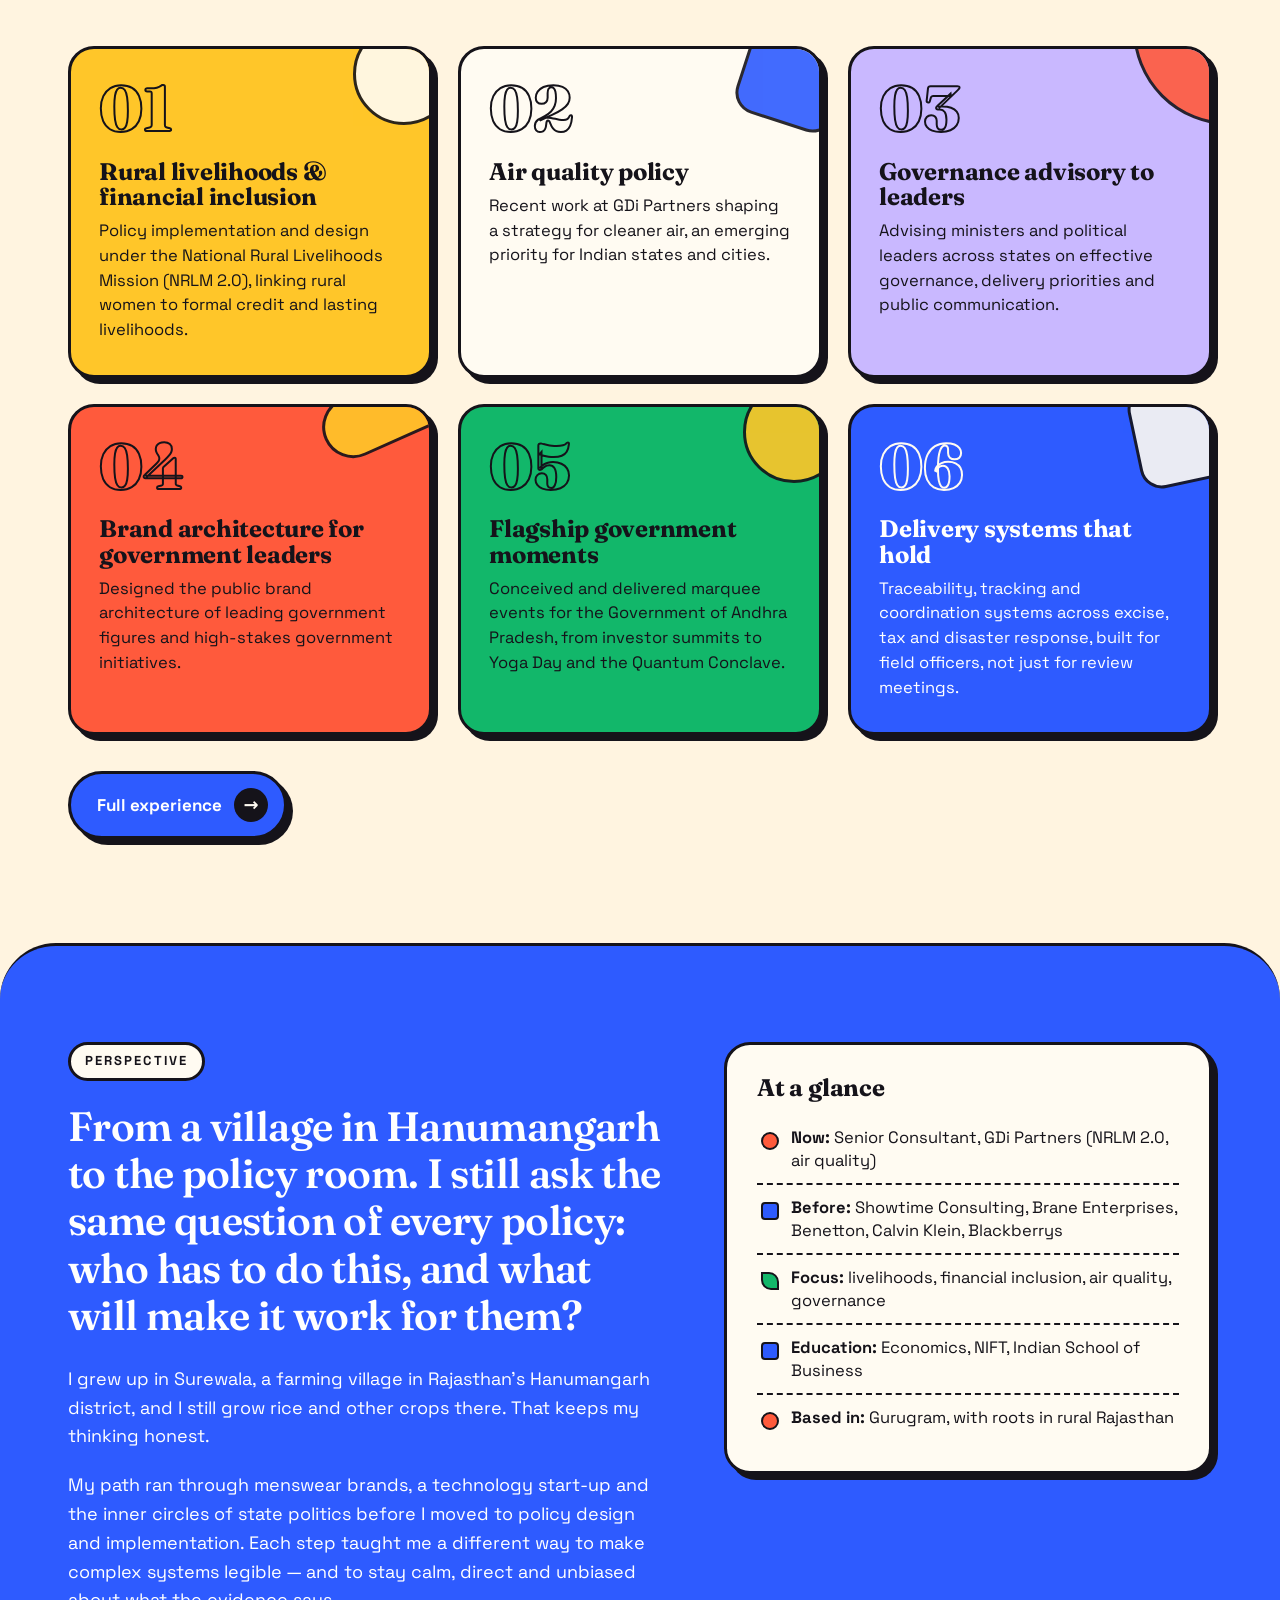
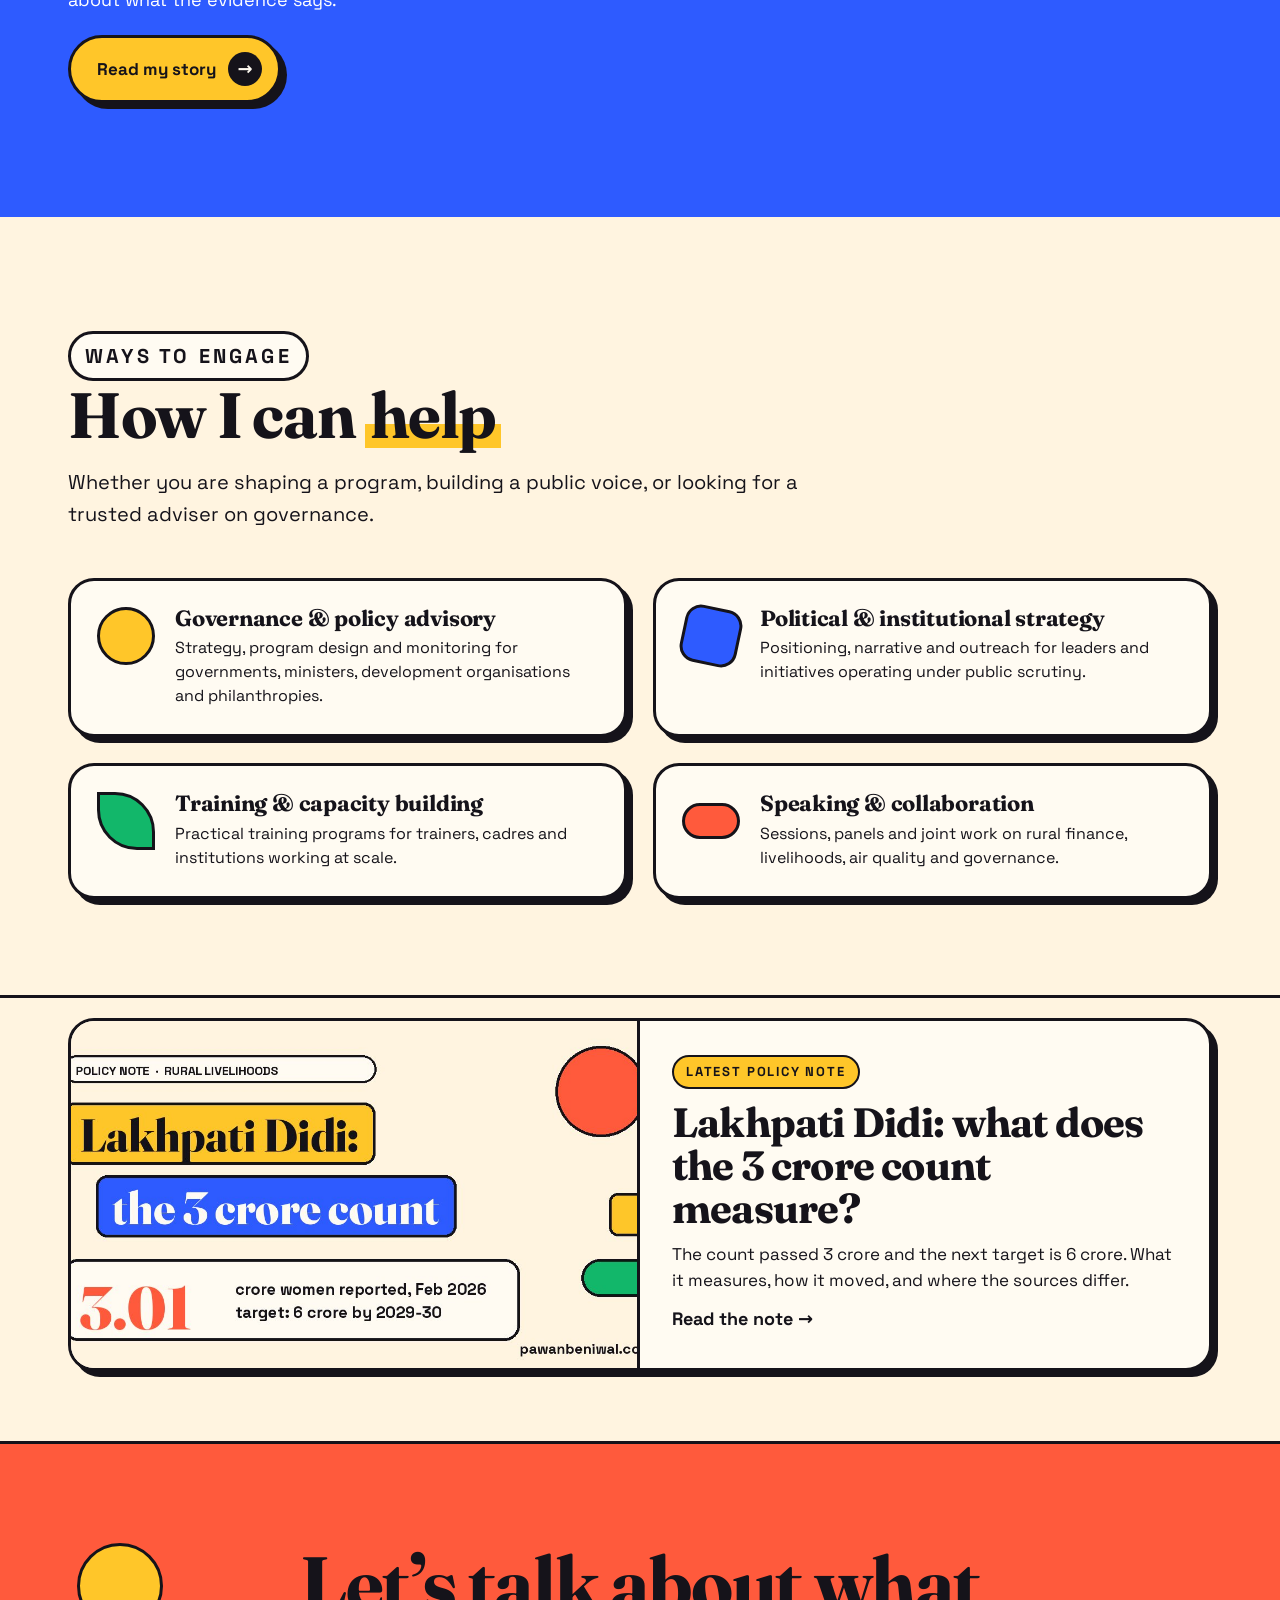
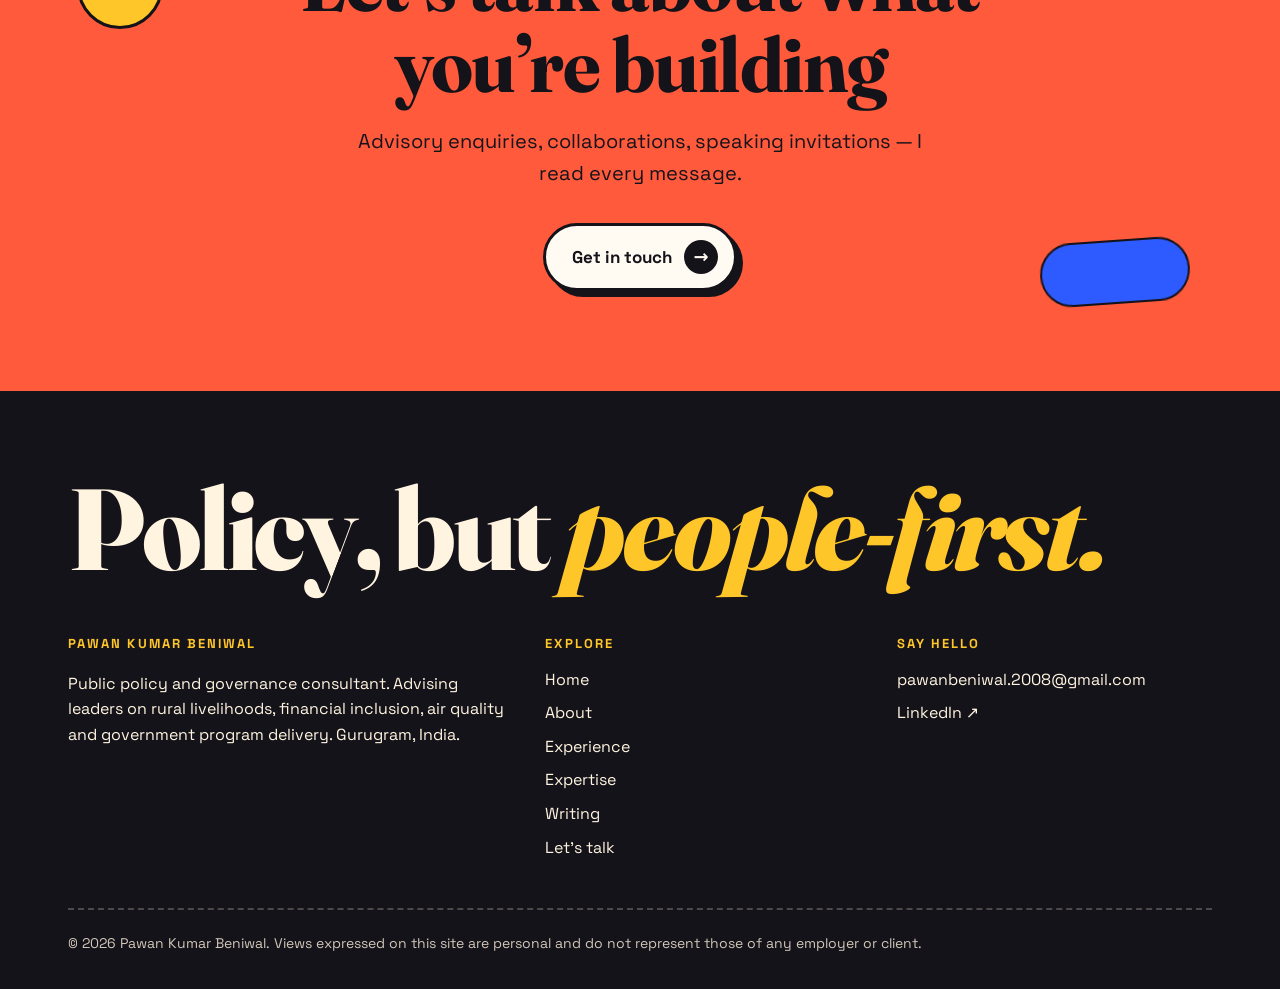
==== commit e6d15d11: "Publish articles 3-5: Delhi GRAP, Jan Samarth portal, Lakhpati Didi Adds three policy notes with soc" ====
--- a/index.html
+++ b/index.html
@@ -92,7 +92,7 @@
 <div class="pillcard rv"><span class="ico" style="background:var(--green);border-radius:0 40px 0 40px"></span><div><h3>Training &amp; capacity building</h3><p>Practical training programs for trainers, cadres and institutions working at scale.</p></div></div>
 <div class="pillcard rv"><span class="ico" style="background:var(--coral);border-radius:999px;height:36px;margin-top:11px"></span><div><h3>Speaking &amp; collaboration</h3><p>Sessions, panels and joint work on rural finance, livelihoods, air quality and governance.</p></div></div>
 </div></div></section>
-<section class="latest"><div class="wrap"><a class="post-card rv" href="/writing/delhi-ev-policy-first-83-days-subsidy-claims.html"><img src="/images/og-delhi-ev-policy-first-83-days.jpg" width="1200" height="630" alt="Headline graphic: Delhi's EV policy, the first 83 days. 99% of 5,678 subsidy claims were for electric two-wheelers" loading="lazy"><div><span class="n">LATEST POLICY NOTE</span><h2>Delhi&rsquo;s EV policy: who does it reach first?</h2><p>Eighty-three days of subsidy data show who a policy reaches first. The next job is widening the circle.</p><span class="more">Read the note &rarr;</span></div></a></div></section>
+<section class="latest"><div class="wrap"><a class="post-card rv" href="/writing/lakhpati-didi-3-crore-milestone-what-it-counts.html"><img src="/images/og-lakhpati-didi-3-crore-milestone.jpg" width="1200" height="630" alt="Headline graphic: Lakhpati Didi, what the 3 crore count measures. 3.01 crore women reported in February 2026 against a 6 crore target" loading="lazy"><div><span class="n">LATEST POLICY NOTE</span><h2>Lakhpati Didi: what does the 3 crore count measure?</h2><p>The count passed 3 crore and the next target is 6 crore. What it measures, how it moved, and where the sources differ.</p><span class="more">Read the note &rarr;</span></div></a></div></section>
 <div class="cta-band">
 <span class="shape dot float" style="left:6%;top:18%;background:var(--yellow)" aria-hidden="true"></span>
 <span class="shape pill float" style="right:7%;bottom:16%;background:var(--blue);animation-delay:-2s" aria-hidden="true"></span>
--- a/styles.css
+++ b/styles.css
@@ -249,3 +249,24 @@
 .latest{padding:20px 0 70px}.latest .post-card{margin-bottom:0}
 @media(max-width:940px){.post-card{grid-template-columns:1fr}.post-card img{border-right:0;border-bottom:var(--bw) solid var(--ink);min-height:0;height:auto;aspect-ratio:16/9}.post{padding:48px 0 70px}.takeaway{transform:none}}
 .post .cap{margin-bottom:26px!important}
+
+/* desktop reading layout: article + sticky sidebar (mobile unchanged) */
+.post-aside{display:none}
+@media(min-width:1100px){
+  .post{padding:90px 0 110px}
+  .post .wrap.narrow{max-width:900px}
+  .post .prose p,.post .prose li{font-size:21px;line-height:1.7}
+  .post .prose li{margin:10px 0}
+  .post .prose h2{font-size:clamp(34px,3vw,46px);margin-top:56px}
+  .post .byline{font-size:15px!important}
+  .post figcaption,.post .cap{font-size:16px!important}
+  .post .wrap.post-grid{max-width:1260px;display:grid;grid-template-columns:minmax(0,1fr) 340px;gap:72px;align-items:start}
+  .post-grid .prose{max-width:800px}
+  .post-aside{display:flex;flex-direction:column;gap:30px;position:sticky;top:120px}
+  .post-aside .glance{transform:rotate(1deg)}
+  .post-aside .glance li{font-size:17px}
+  .post-aside .related{display:block;background:var(--paper);border:var(--bw) solid var(--ink);border-radius:var(--r);padding:22px 24px;box-shadow:var(--shadow);text-decoration:none;color:var(--ink);transition:transform .2s,box-shadow .2s}
+  .post-aside .related:hover{transform:translate(-3px,-3px);box-shadow:9px 9px 0 var(--ink)}
+  .post-aside .related span{display:block;font-weight:700;font-size:13px;letter-spacing:.14em;text-transform:uppercase;margin-bottom:8px}
+  .post-aside .related b{font-family:var(--serif);font-size:22px;line-height:1.15}
+}
